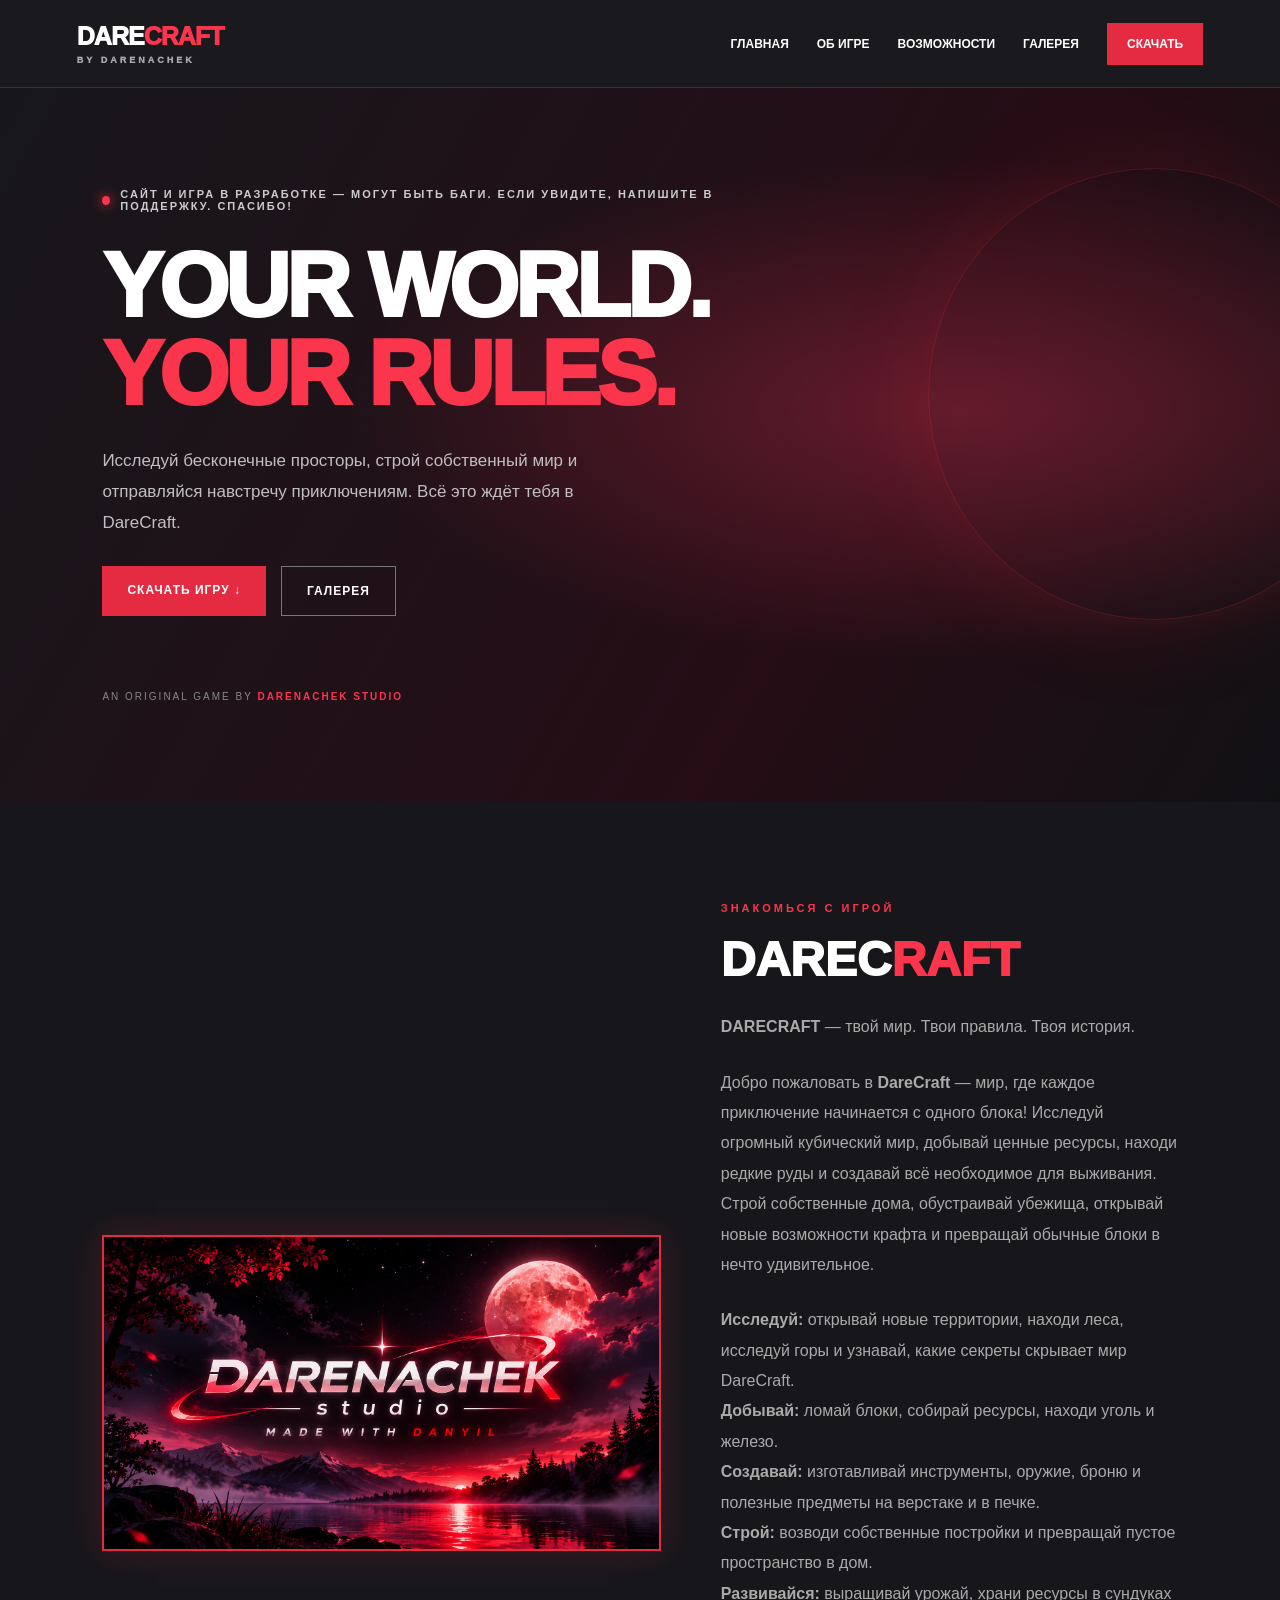
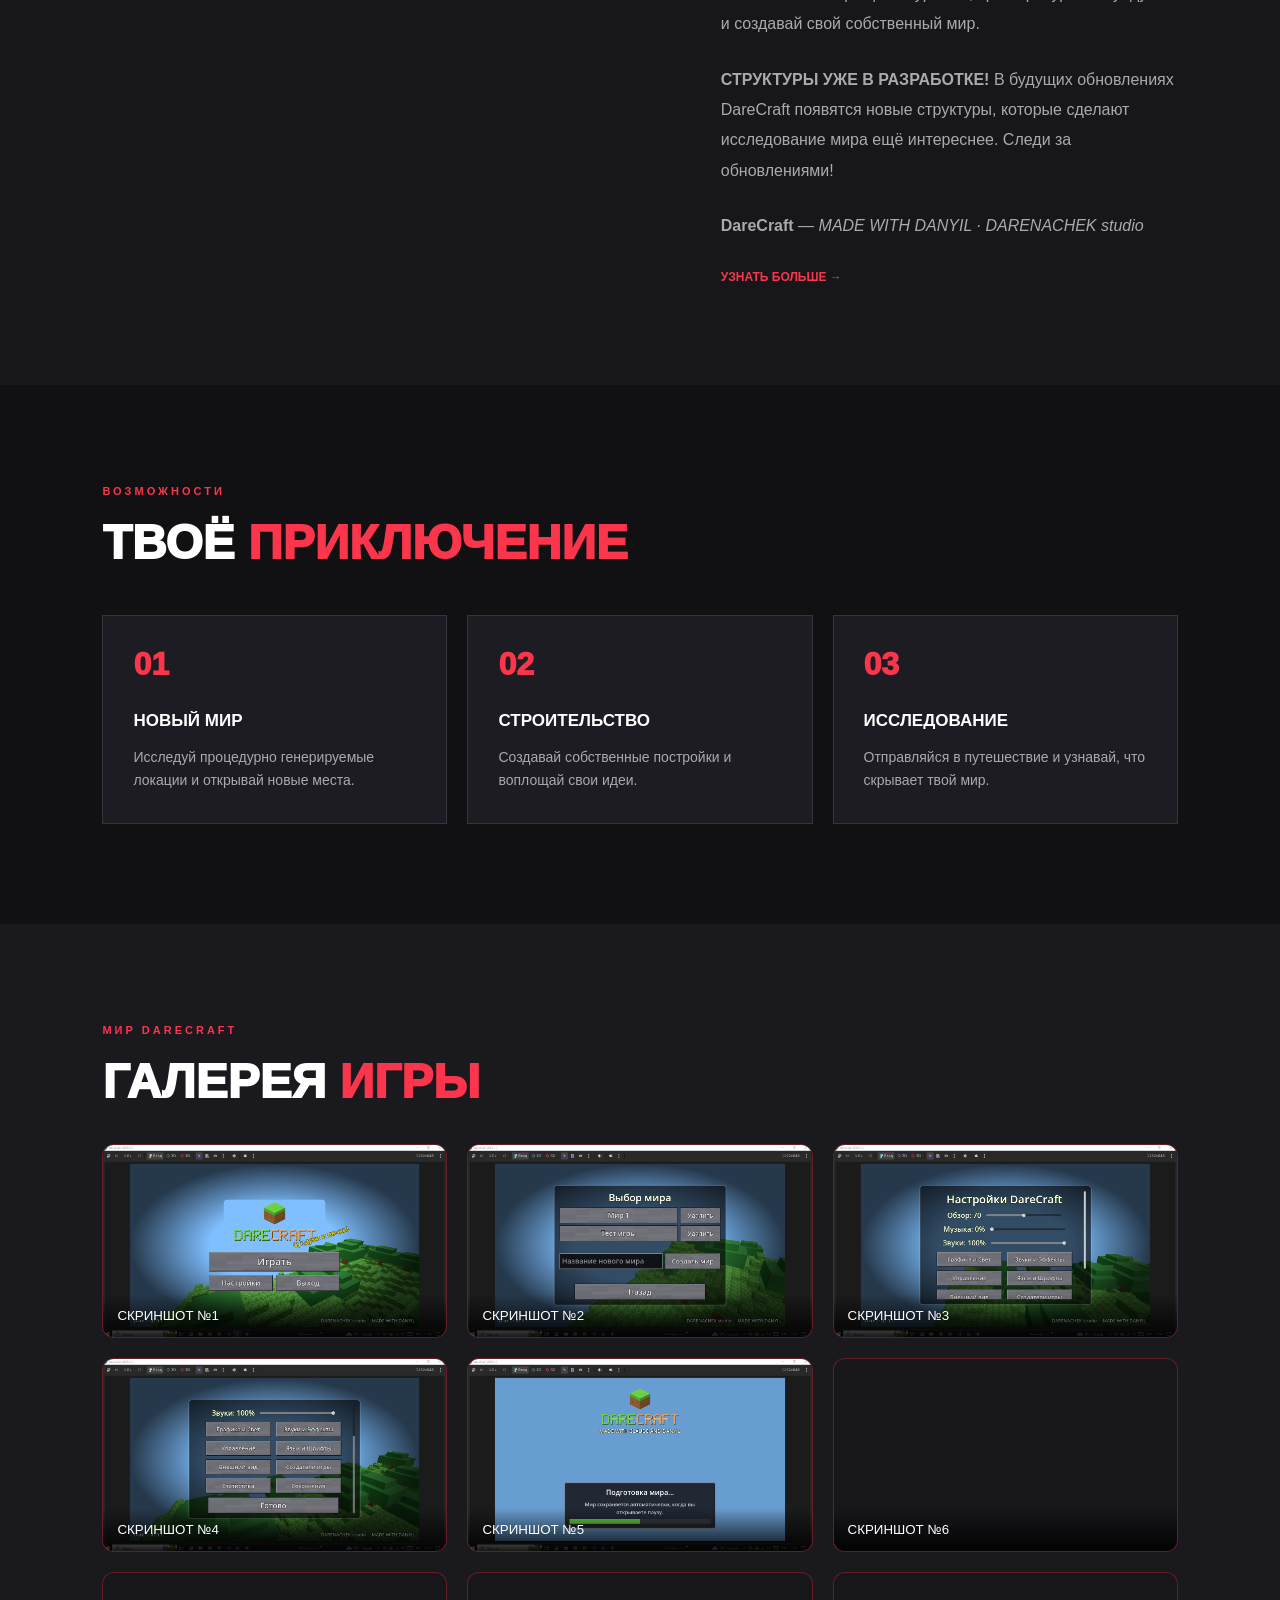
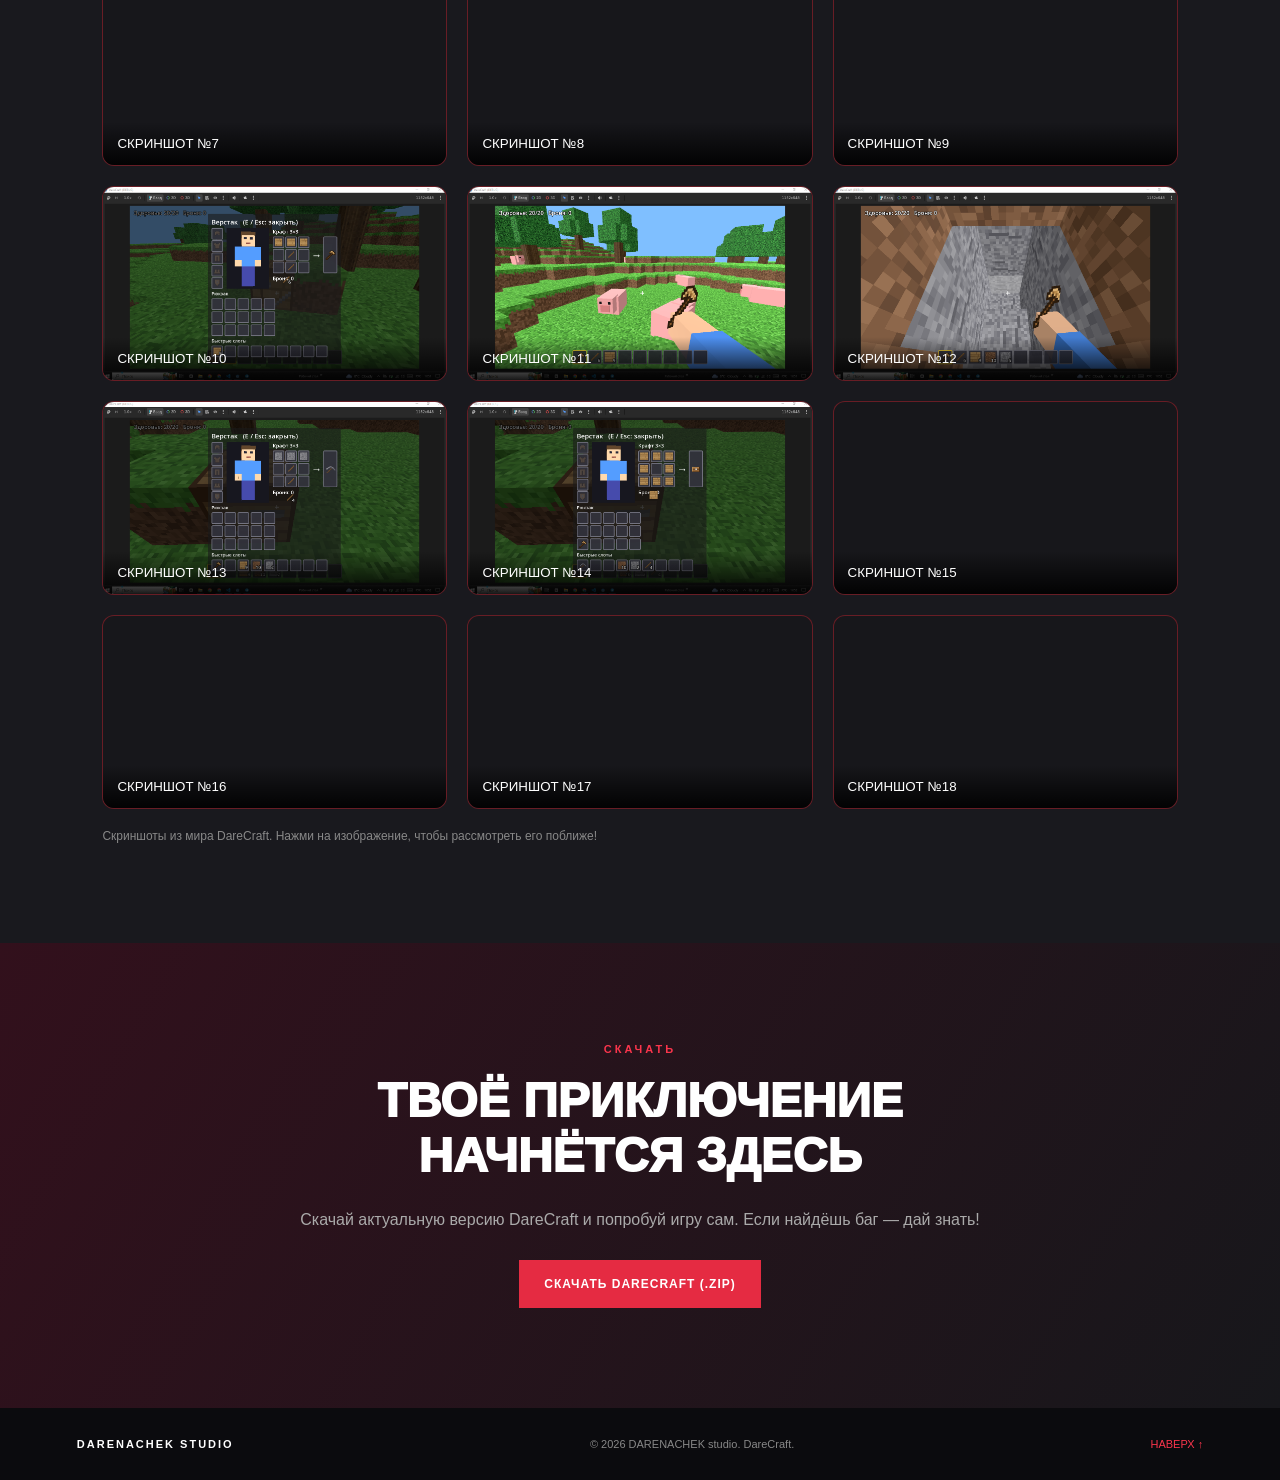
==== DareCraft-Site/index.html @ 91e3dabf "Add files via upload" ====
<!DOCTYPE html>
<html lang="ru">
<head>
    <meta charset="UTF-8">
    <meta name="viewport" content="width=device-width, initial-scale=1.0">
    <meta name="theme-color" content="#111114">
    <title>DareCraft — DARENACHEK studio</title>
    <meta name="description" content="Официальный сайт DareCraft от DARENACHEK studio. Твой мир. Твои правила.">
    <link rel="stylesheet" href="style.css">
</head>
<body>

    <header class="header">
        <a href="#" class="logo">
            DARE<span>CRAFT</span>
            <small>BY DARENACHEK</small>
        </a>

        <button class="menu-toggle" id="menuToggle" aria-label="Открыть меню" aria-expanded="false">
            ☰
        </button>

        <nav class="navigation" id="navigation">
            <a href="#home">ГЛАВНАЯ</a>
            <a href="#about">ОБ ИГРЕ</a>
            <a href="#features">ВОЗМОЖНОСТИ</a>
            <a href="#gallery">ГАЛЕРЕЯ</a>
            <a href="#download" class="nav-download">СКАЧАТЬ</a>
        </nav>
    </header>

    <main>
        <section class="hero" id="home">
            <div class="hero-content">
                <div class="status">
                    <span class="status-dot"></span>
                    САЙТ И ИГРА В РАЗРАБОТКЕ — МОГУТ БЫТЬ БАГИ.
                    ЕСЛИ УВИДИТЕ, НАПИШИТЕ В ПОДДЕРЖКУ. СПАСИБО!
                </div>

                <h1>YOUR WORLD.<br><span>YOUR RULES.</span></h1>

                <p>
                    Исследуй бесконечные просторы, строй собственный мир
                    и отправляйся навстречу приключениям.
                    Всё это ждёт тебя в DareCraft.
                </p>

                <div class="hero-buttons">
                    <a href="#download" class="btn btn-red">СКАЧАТЬ ИГРУ ↓</a>
                    <a href="#gallery" class="btn btn-outline">ГАЛЕРЕЯ</a>
                </div>

                <div class="hero-signature">
                    AN ORIGINAL GAME BY <strong>DARENACHEK STUDIO</strong>
                </div>
            </div>
        </section>

        <section class="section about" id="about">
            <div class="about-image">
                <img src="assets/studio-bg.png" alt="DARENACHEK studio">
            </div>

            <div class="about-text">
                <span class="section-label">ЗНАКОМЬСЯ С ИГРОЙ</span>
                <h2>DAREC<span>RAFT</span></h2>
                <p>
                    <strong>DARECRAFT</strong> — твой мир. Твои правила. Твоя история.
                </p>
                <p>
                    Добро пожаловать в <strong>DareCraft</strong> — мир, где каждое приключение начинается с одного блока!
                    Исследуй огромный кубический мир, добывай ценные ресурсы, находи редкие руды и создавай всё необходимое для выживания. Строй собственные дома, обустраивай убежища, открывай новые возможности крафта и превращай обычные блоки в нечто удивительное.
                </p>
                <p>
                    <strong>Исследуй:</strong> открывай новые территории, находи леса, исследуй горы и узнавай, какие секреты скрывает мир DareCraft.<br>
                    <strong>Добывай:</strong> ломай блоки, собирай ресурсы, находи уголь и железо.<br>
                    <strong>Создавай:</strong> изготавливай инструменты, оружие, броню и полезные предметы на верстаке и в печке.<br>
                    <strong>Строй:</strong> возводи собственные постройки и превращай пустое пространство в дом.<br>
                    <strong>Развивайся:</strong> выращивай урожай, храни ресурсы в сундуках и создавай свой собственный мир.
                </p>
                <p>
                    <strong>СТРУКТУРЫ УЖЕ В РАЗРАБОТКЕ!</strong> В будущих обновлениях DareCraft появятся новые структуры, которые сделают исследование мира ещё интереснее. Следи за обновлениями!
                </p>
                <p>
                    <strong>DareCraft</strong> — <em>MADE WITH DANYIL · DARENACHEK studio</em>
                </p>
                <a href="#features" class="text-link">УЗНАТЬ БОЛЬШЕ →</a>
            </div>
        </section>

        <section class="section features" id="features">
            <span class="section-label">ВОЗМОЖНОСТИ</span>
            <h2>ТВОЁ <span>ПРИКЛЮЧЕНИЕ</span></h2>

            <div class="feature-grid">
                <article class="feature-card">
                    <div class="feature-number">01</div>
                    <h3>НОВЫЙ МИР</h3>
                    <p>Исследуй процедурно генерируемые локации и открывай новые места.</p>
                </article>

                <article class="feature-card">
                    <div class="feature-number">02</div>
                    <h3>СТРОИТЕЛЬСТВО</h3>
                    <p>Создавай собственные постройки и воплощай свои идеи.</p>
                </article>

                <article class="feature-card">
                    <div class="feature-number">03</div>
                    <h3>ИССЛЕДОВАНИЕ</h3>
                    <p>Отправляйся в путешествие и узнавай, что скрывает твой мир.</p>
                </article>
            </div>
        </section>

        <section class="section gallery" id="gallery">
            <span class="section-label">МИР DARECRAFT</span>
            <h2>ГАЛЕРЕЯ <span>ИГРЫ</span></h2>

            <div class="gallery-grid" id="galleryGrid"></div>

            <p class="gallery-note">
                Скриншоты из мира DareCraft. Нажми на изображение, чтобы рассмотреть его поближе!
            </p>
        </section>

        <div class="gallery-viewer" id="galleryViewer" aria-hidden="true">
            <div class="gallery-viewer-backdrop" id="galleryBackdrop"></div>

            <div class="gallery-viewer-content" role="dialog" aria-modal="true">
                <button class="gallery-viewer-close" id="galleryClose" aria-label="Закрыть">×</button>

                <button class="gallery-viewer-nav prev" id="galleryPrev" aria-label="Предыдущий">‹</button>

                <img id="galleryViewerImage" src="" alt="Скриншот DareCraft">

                <button class="gallery-viewer-nav next" id="galleryNext" aria-label="Следующий">›</button>

                <p id="galleryViewerCaption"></p>
            </div>
        </div>

        <section class="download" id="download">
            <span class="section-label">СКАЧАТЬ</span>
            <h2>ТВОЁ ПРИКЛЮЧЕНИЕ <span>НАЧНЁТСЯ ЗДЕСЬ</span></h2>
            <p>Скачай актуальную версию DareCraft и попробуй игру сам. Если найдёшь баг — дай знать!</p>
            <a href="assets/downloads/DareCraft.zip" download="DareCraft.zip" class="btn btn-red">СКАЧАТЬ DARECRAFT (.ZIP)</a>
        </section>
    </main>

    <footer class="footer">
        <a href="#home" class="footer-logo">DARENACHEK STUDIO</a>
        <p>© <span id="year"></span> DARENACHEK studio. DareCraft.</p>
        <a href="#home">НАВЕРХ ↑</a>
    </footer>

    <script src="script.js"></script>
</body>
</html>
---- DareCraft-Site/style.css ----
* {
    margin: 0;
    padding: 0;
    box-sizing: border-box;
}

html {
    scroll-behavior: smooth;
}

body {
    background: #111114;
    color: #fff;
    font-family: Arial, Helvetica, sans-serif;
}

a {
    color: inherit;
    text-decoration: none;
}

.header {
    min-height: 88px;
    padding: 16px 6%;
    background: #19191e;
    display: flex;
    align-items: center;
    justify-content: space-between;
    gap: 25px;
    position: sticky;
    top: 0;
    z-index: 10;
    border-bottom: 1px solid #34343a;
}

.logo {
    font-size: 25px;
    font-weight: 1000;
    letter-spacing: -1px;
}

.logo span,
.section h2 span,
.hero h1 span {
    color: #fa354c;
}

.logo small {
    display: block;
    font-size: 9px;
    color: #aaa;
    letter-spacing: 3px;
    margin-top: 4px;
}

.navigation {
    display: flex;
    align-items: center;
    gap: 28px;
}

.navigation a {
    font-size: 12px;
    font-weight: 800;
    transition: color .2s;
}

.navigation a:hover {
    color: #fa354c;
}

.nav-download {
    background: #e52b42;
    padding: 14px 20px;
}

.nav-download:hover {
    background: #ff4359;
    color: white !important;
}

.menu-toggle {
    display: none;
    color: white;
    border: 1px solid #555;
    background: transparent;
    padding: 8px 12px;
    font-size: 22px;
    cursor: pointer;
}

.hero {
    min-height: 650px;
    padding: 100px 8%;
    display: flex;
    align-items: center;
    background:
        radial-gradient(ellipse at 75% 45%, #651b2c 0%, transparent 45%),
        linear-gradient(120deg, #17171b, #260d16 65%, #111114);
    position: relative;
    overflow: hidden;
}

.hero::after {
    content: "";
    position: absolute;
    width: 450px;
    height: 450px;
    border: 1px solid #fa354c35;
    border-radius: 50%;
    right: -100px;
    top: 80px;
    box-shadow: 0 0 100px #ed263522;
    pointer-events: none;
}

.hero-content {
    max-width: 700px;
    position: relative;
    z-index: 1;
}

.status {
    display: inline-flex;
    align-items: center;
    gap: 10px;
    font-size: 11px;
    font-weight: bold;
    letter-spacing: 2px;
    color: #ccc;
    margin-bottom: 30px;
}

.status-dot {
    width: 9px;
    height: 9px;
    border-radius: 50%;
    background: #fa354c;
    box-shadow: 0 0 12px #fa354c;
}

.hero h1 {
    font-size: clamp(48px, 8vw, 90px);
    line-height: .98;
    font-weight: 1000;
    letter-spacing: -4px;
}

.hero p {
    max-width: 550px;
    color: #c1bec2;
    font-size: 17px;
    line-height: 1.8;
    margin: 28px 0;
}

.hero-buttons {
    display: flex;
    gap: 15px;
    flex-wrap: wrap;
}

.btn {
    display: inline-block;
    padding: 17px 25px;
    border: none;
    font-size: 12px;
    font-weight: 900;
    letter-spacing: 1px;
    cursor: pointer;
    transition: .2s;
}

.btn-red {
    background: #e52b42;
    color: white;
}

.btn-red:hover {
    background: #ff485e;
    transform: translateY(-3px);
}

.btn-outline {
    border: 1px solid #777;
    color: white;
}

.btn-outline:hover {
    border-color: #fa354c;
    color: #fa354c;
}

.hero-signature {
    color: #888;
    font-size: 10px;
    letter-spacing: 2px;
    margin-top: 75px;
}

.hero-signature strong {
    color: #fa354c;
}

.section {
    padding: 100px 8%;
}

.about {
    display: grid;
    grid-template-columns: 1.1fr .9fr;
    align-items: center;
    gap: 60px;
    background: #17171b;
}

.about-image img {
    width: 100%;
    display: block;
    border: 2px solid #e52b42;
    box-shadow: 0 0 35px #e52b4230;
}

.section-label {
    display: block;
    color: #fa354c;
    font-size: 11px;
    font-weight: 900;
    letter-spacing: 3px;
    margin-bottom: 18px;
}

.section h2,
.download h2 {
    font-size: clamp(30px, 5vw, 48px);
    margin-bottom: 25px;
    font-weight: 1000;
}

.about-text p,
.download p {
    color: #aaa;
    line-height: 1.9;
    margin-bottom: 25px;
}

.text-link {
    color: #fa354c;
    font-size: 12px;
    font-weight: 900;
}

.features {
    background: #111114;
}

.feature-grid {
    display: grid;
    grid-template-columns: repeat(3, 1fr);
    gap: 20px;
    margin-top: 45px;
}

.feature-card {
    padding: 30px;
    background: #1c1c22;
    border: 1px solid #34343c;
    transition: .25s;
}

.feature-card:hover {
    border-color: #fa354c;
    transform: translateY(-6px);
}

.feature-number {
    color: #fa354c;
    font-size: 32px;
    font-weight: 1000;
    margin-bottom: 28px;
}

.feature-card h3 {
    font-size: 17px;
    margin-bottom: 15px;
}

.feature-card p {
    color: #aaa;
    font-size: 14px;
    line-height: 1.7;
}

.gallery {
    background: #19191e;
}

.gallery-grid {
    display: grid;
    grid-template-columns: repeat(3, 1fr);
    gap: 18px;
    margin-top: 40px;
}

.gallery-placeholder {
    min-height: 190px;
    background:
        linear-gradient(135deg, #421c29, #17171b 70%);
    border: 1px dashed #a34454;
    display: grid;
    place-items: center;
    color: #aaa;
    font-size: 12px;
    font-weight: bold;
    letter-spacing: 2px;
}

.gallery-note {
    color: #888;
    font-size: 12px;
    margin-top: 20px;
}

.download {
    text-align: center;
    padding: 100px 8%;
    background: linear-gradient(120deg, #32101c, #17171b);
}

.download h2 {
    max-width: 700px;
    margin: 0 auto 22px;
}

.download p {
    margin-bottom: 25px;
}

.btn-disabled {
    background: #4b353b;
    color: #c5aeb3;
    cursor: not-allowed;
}

.footer {
    background: #0b0b0e;
    padding: 30px 6%;
    display: flex;
    align-items: center;
    justify-content: space-between;
    gap: 20px;
    flex-wrap: wrap;
    color: #888;
    font-size: 11px;
}

.footer-logo {
    color: white;
    font-weight: 900;
    letter-spacing: 2px;
}

.footer a:last-child {
    color: #fa354c;
}

@media (max-width: 850px) {
    .menu-toggle {
        display: block;
    }

    .navigation {
        display: none;
        position: absolute;
        top: 88px;
        left: 0;
        right: 0;
        padding: 25px;
        background: #19191e;
        flex-direction: column;
        align-items: stretch;
        gap: 23px;
        border-bottom: 1px solid #444;
    }

    .navigation.open {
        display: flex;
    }

    .about {
        grid-template-columns: 1fr;
        gap: 35px;
    }

    .feature-grid,
    .gallery-grid {
        grid-template-columns: 1fr;
    }

    .hero {
        min-height: 570px;
        padding: 80px 7%;
    }
}

@media (max-width: 500px) {
    .hero h1 {
        letter-spacing: -2px;
    }

    .hero p {
        font-size: 15px;
    }

    .section {
        padding: 70px 6%;
    }

    .footer {
        flex-direction: column;
        text-align: center;
    }
}
/* DARECRAFT GALLERY */

.gallery-grid {
    display: grid;
    grid-template-columns: repeat(3, minmax(0, 1fr));
    gap: 20px;
    margin-top: 35px;
}

.gallery-item {
    position: relative;
    padding: 0;
    width: 100%;
    aspect-ratio: 16 / 9;
    overflow: hidden;
    border: 1px solid rgba(255, 40, 55, 0.35);
    border-radius: 12px;
    background: #17171b;
    cursor: zoom-in;
    transition: 0.3s ease;
}

.gallery-item img {
    width: 100%;
    height: 100%;
    display: block;
    object-fit: cover;
    transition: transform 0.35s ease;
}

.gallery-item:hover {
    border-color: #ff2638;
    transform: translateY(-5px);
}

.gallery-item:hover img {
    transform: scale(1.06);
}

.gallery-item span {
    position: absolute;
    bottom: 0;
    left: 0;
    width: 100%;
    padding: 14px;
    color: white;
    text-align: left;
    background: linear-gradient(transparent, rgba(0, 0, 0, 0.9));
}

/* Увеличенный просмотр */

.gallery-viewer {
    display: none;
    position: fixed;
    inset: 0;
    z-index: 9999;
    align-items: center;
    justify-content: center;
}

.gallery-viewer.is-open {
    display: flex;
}

.gallery-viewer-backdrop {
    position: absolute;
    inset: 0;
    background: rgba(0, 0, 0, 0.94);
}

.gallery-viewer-content {
    position: relative;
    z-index: 1;
    width: 90%;
    max-width: 1150px;
    display: flex;
    align-items: center;
    justify-content: center;
}

.gallery-viewer-content img {
    display: block;
    max-width: 100%;
    max-height: 82vh;
    object-fit: contain;
    border: 1px solid rgba(255, 40, 55, 0.5);
    border-radius: 10px;
}

.gallery-viewer-close,
.gallery-viewer-nav {
    position: absolute;
    z-index: 2;
    color: white;
    background: rgba(25, 25, 29, 0.9);
    border: 1px solid #ff2638;
    cursor: pointer;
    transition: 0.2s;
}

.gallery-viewer-close:hover,
.gallery-viewer-nav:hover {
    background: #d7192d;
}

.gallery-viewer-close {
    top: -45px;
    right: 0;
    width: 42px;
    height: 42px;
    border-radius: 50%;
    font-size: 30px;
}

.gallery-viewer-nav {
    top: 50%;
    width: 48px;
    height: 58px;
    border-radius: 9px;
    font-size: 36px;
    transform: translateY(-50%);
}

.gallery-viewer-nav.prev {
    left: -60px;
}

.gallery-viewer-nav.next {
    right: -60px;
}

#galleryViewerCaption {
    position: absolute;
    top: calc(100% + 12px);
    color: white;
    text-align: center;
}

body.gallery-viewer-open {
    overflow: hidden;
}

@media (max-width: 800px) {
    .gallery-grid {
        grid-template-columns: repeat(2, minmax(0, 1fr));
    }

    .gallery-viewer-nav.prev {
        left: 5px;
    }

    .gallery-viewer-nav.next {
        right: 5px;
    }
}

@media (max-width: 520px) {
    .gallery-grid {
        grid-template-columns: 1fr;
    }
}
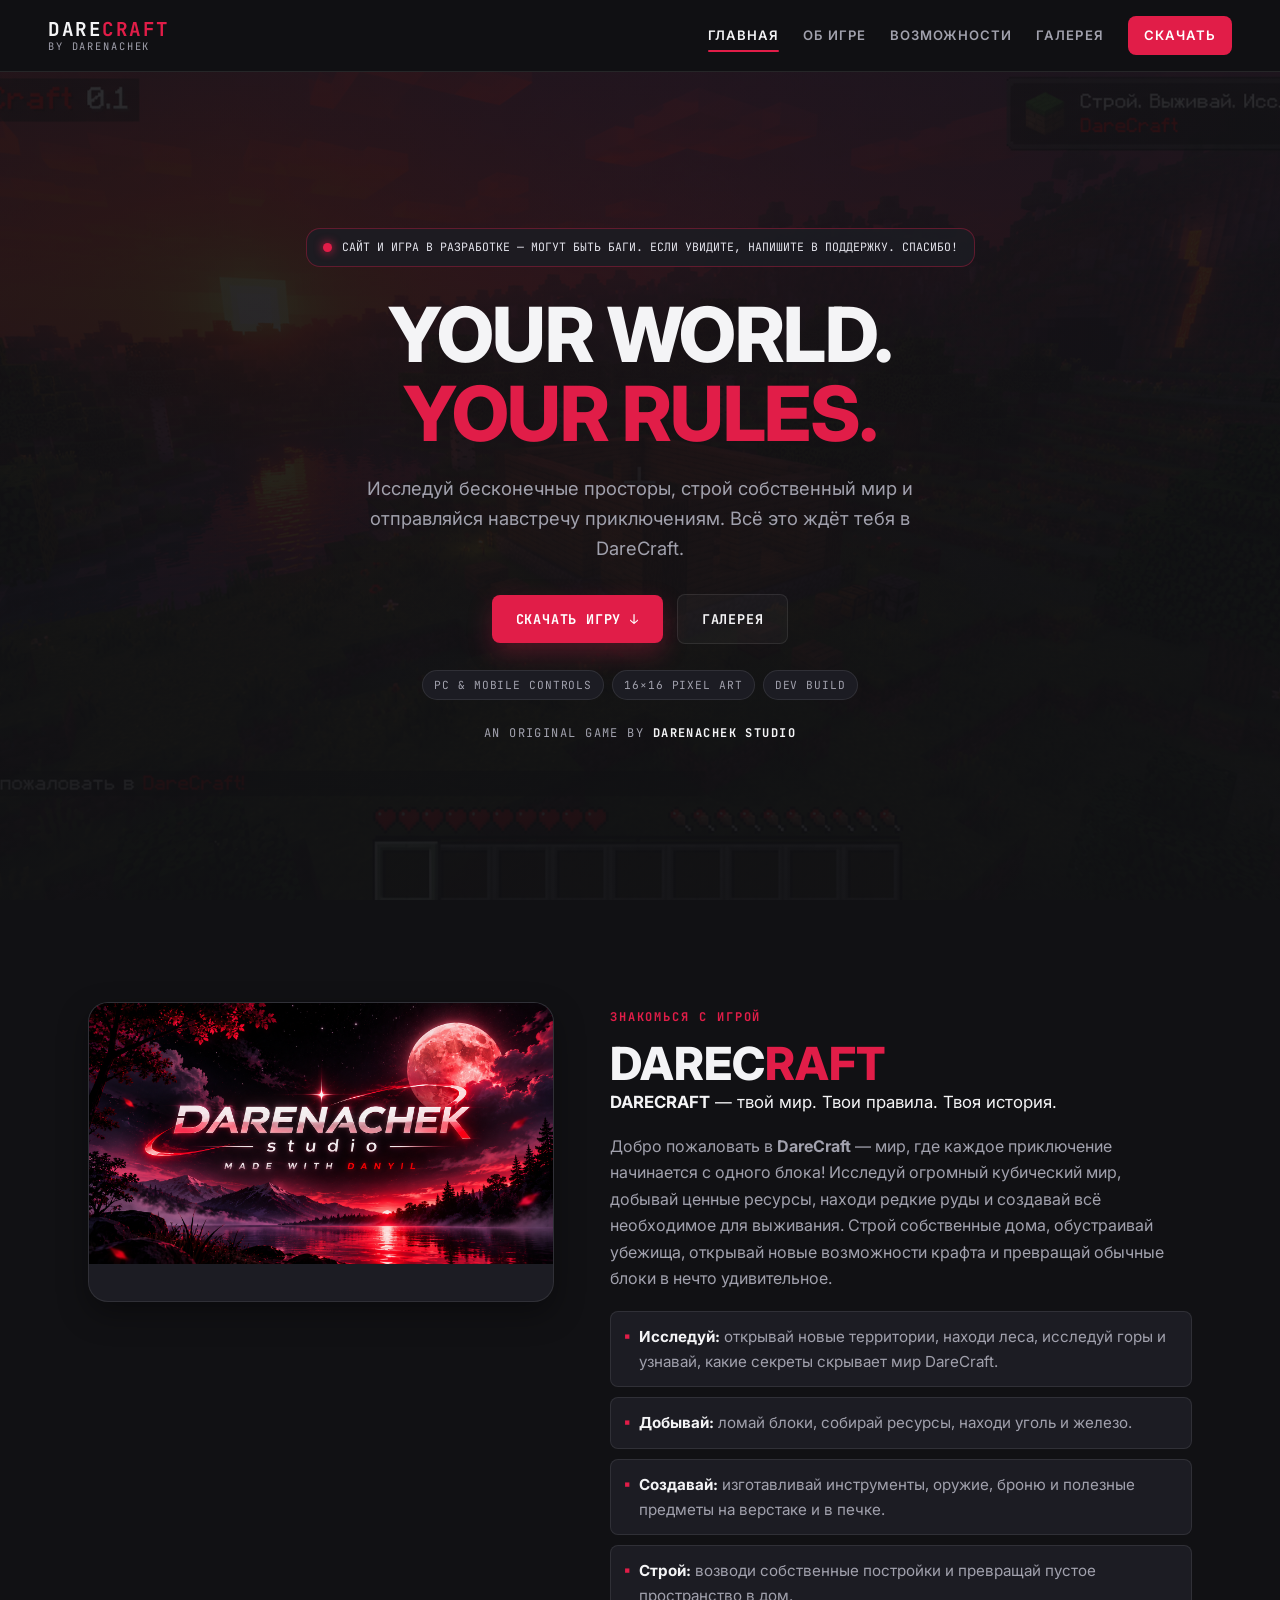
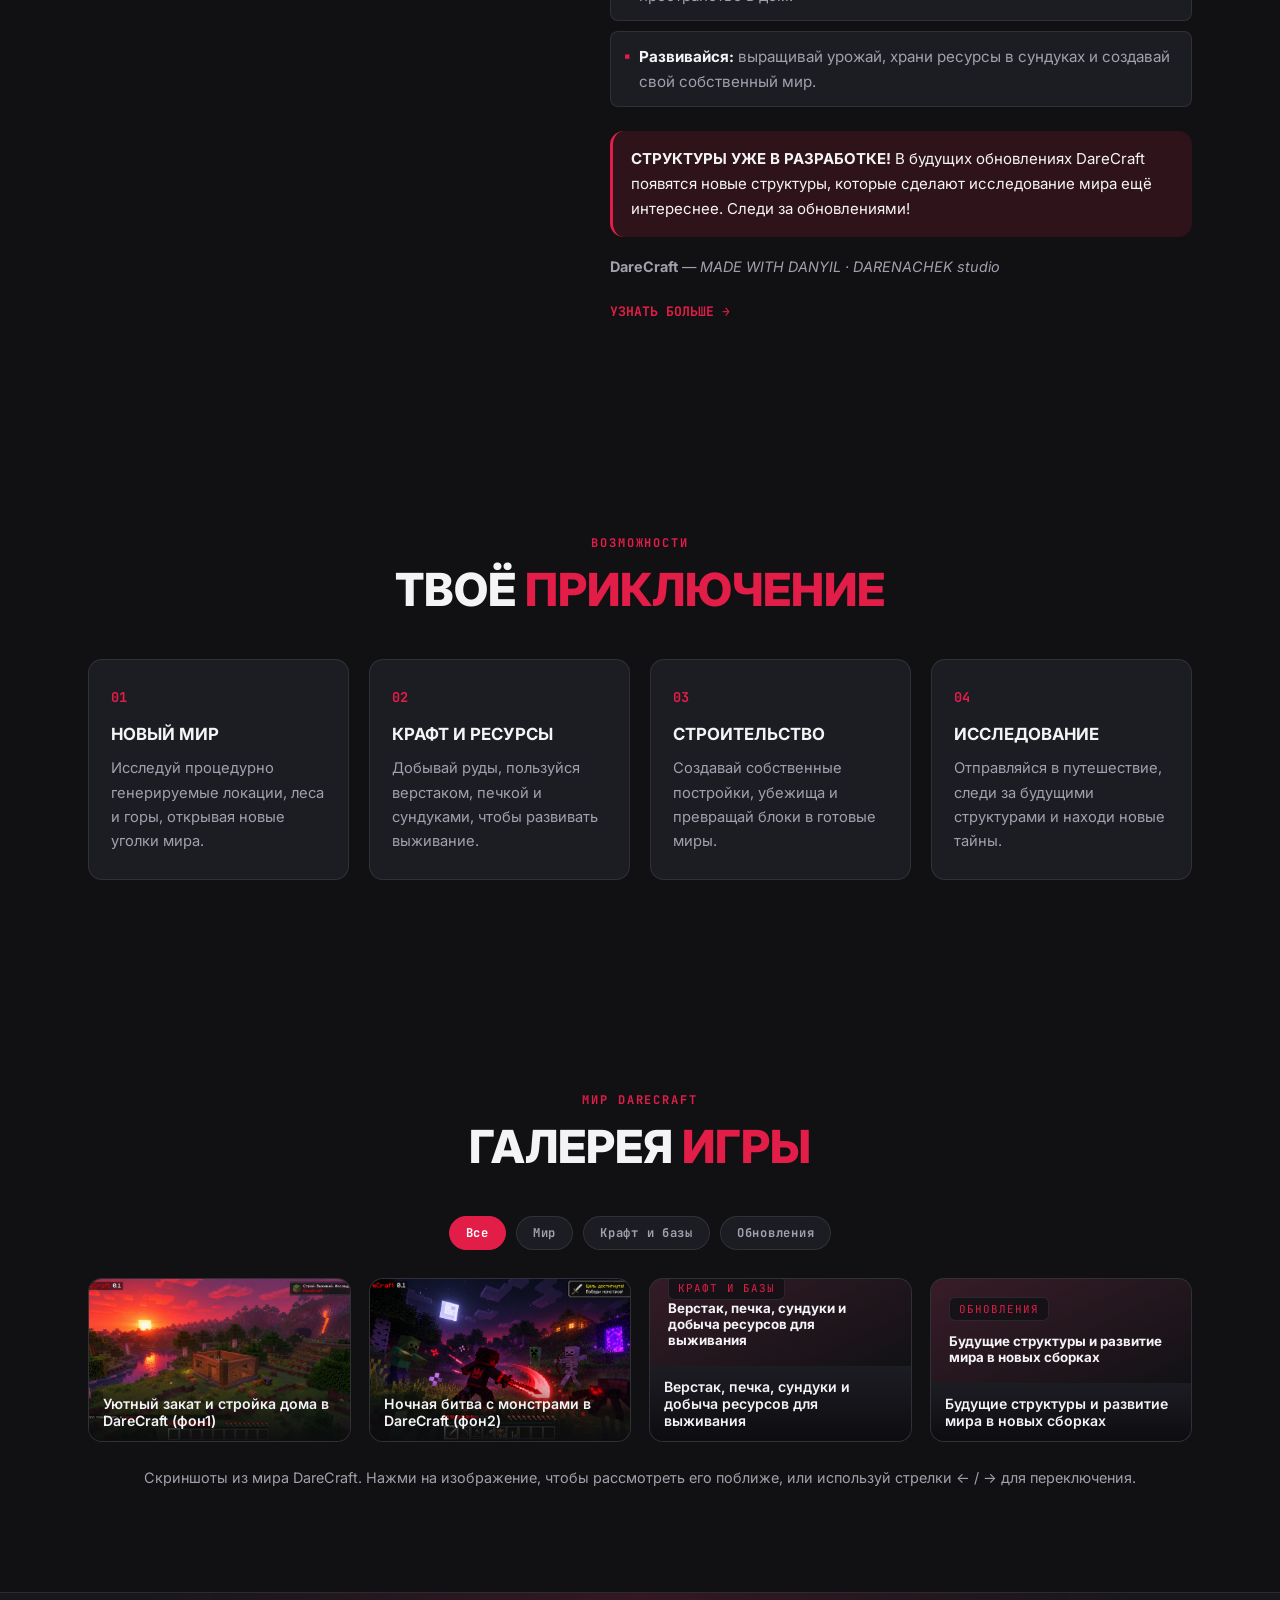
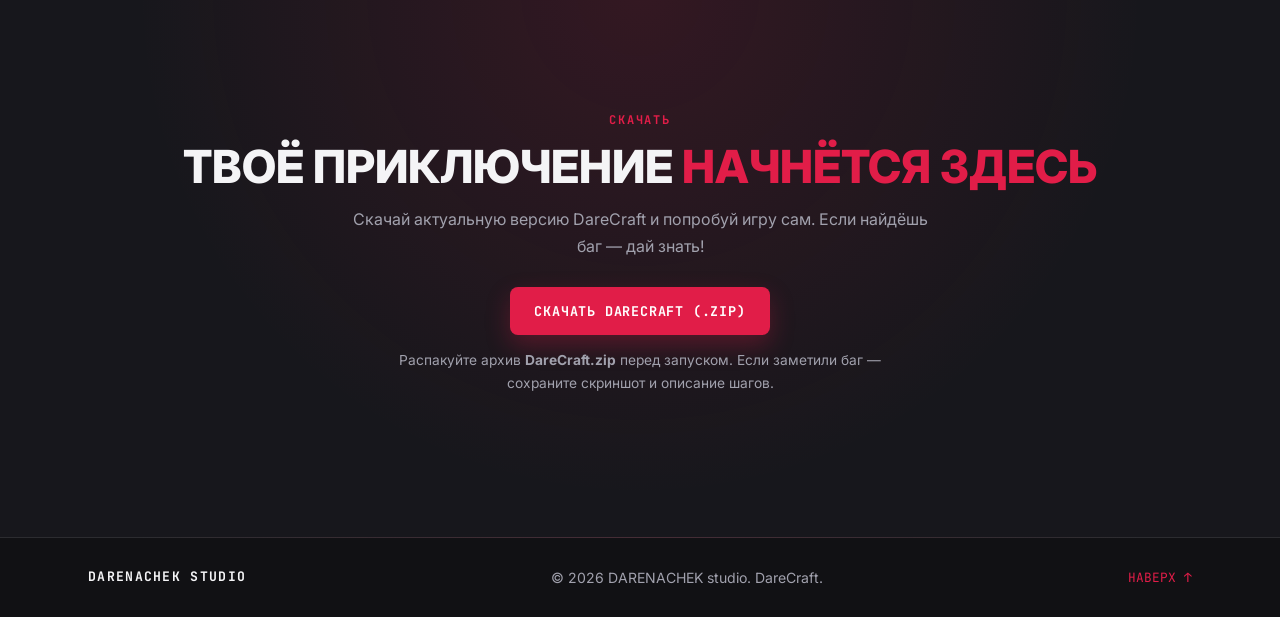
==== commit 8cc8730b: "Add files via upload" ====
--- a/DareCraft-Site/index.html
+++ b/DareCraft-Site/index.html
@@ -1,160 +1,209 @@
-<!DOCTYPE html>
-<html lang="ru">
-<head>
-    <meta charset="UTF-8">
-    <meta name="viewport" content="width=device-width, initial-scale=1.0">
-    <meta name="theme-color" content="#111114">
-    <title>DareCraft — DARENACHEK studio</title>
-    <meta name="description" content="Официальный сайт DareCraft от DARENACHEK studio. Твой мир. Твои правила.">
-    <link rel="stylesheet" href="style.css">
-</head>
-<body>
-
-    <header class="header">
-        <a href="#" class="logo">
-            DARE<span>CRAFT</span>
-            <small>BY DARENACHEK</small>
-        </a>
-
-        <button class="menu-toggle" id="menuToggle" aria-label="Открыть меню" aria-expanded="false">
-            ☰
-        </button>
-
-        <nav class="navigation" id="navigation">
-            <a href="#home">ГЛАВНАЯ</a>
-            <a href="#about">ОБ ИГРЕ</a>
-            <a href="#features">ВОЗМОЖНОСТИ</a>
-            <a href="#gallery">ГАЛЕРЕЯ</a>
-            <a href="#download" class="nav-download">СКАЧАТЬ</a>
-        </nav>
-    </header>
-
-    <main>
-        <section class="hero" id="home">
-            <div class="hero-content">
-                <div class="status">
-                    <span class="status-dot"></span>
-                    САЙТ И ИГРА В РАЗРАБОТКЕ — МОГУТ БЫТЬ БАГИ.
-                    ЕСЛИ УВИДИТЕ, НАПИШИТЕ В ПОДДЕРЖКУ. СПАСИБО!
-                </div>
-
-                <h1>YOUR WORLD.<br><span>YOUR RULES.</span></h1>
-
-                <p>
-                    Исследуй бесконечные просторы, строй собственный мир
-                    и отправляйся навстречу приключениям.
-                    Всё это ждёт тебя в DareCraft.
-                </p>
-
-                <div class="hero-buttons">
-                    <a href="#download" class="btn btn-red">СКАЧАТЬ ИГРУ ↓</a>
-                    <a href="#gallery" class="btn btn-outline">ГАЛЕРЕЯ</a>
-                </div>
-
-                <div class="hero-signature">
-                    AN ORIGINAL GAME BY <strong>DARENACHEK STUDIO</strong>
-                </div>
-            </div>
-        </section>
-
-        <section class="section about" id="about">
-            <div class="about-image">
-                <img src="assets/studio-bg.png" alt="DARENACHEK studio">
-            </div>
-
-            <div class="about-text">
-                <span class="section-label">ЗНАКОМЬСЯ С ИГРОЙ</span>
-                <h2>DAREC<span>RAFT</span></h2>
-                <p>
-                    <strong>DARECRAFT</strong> — твой мир. Твои правила. Твоя история.
-                </p>
-                <p>
-                    Добро пожаловать в <strong>DareCraft</strong> — мир, где каждое приключение начинается с одного блока!
-                    Исследуй огромный кубический мир, добывай ценные ресурсы, находи редкие руды и создавай всё необходимое для выживания. Строй собственные дома, обустраивай убежища, открывай новые возможности крафта и превращай обычные блоки в нечто удивительное.
-                </p>
-                <p>
-                    <strong>Исследуй:</strong> открывай новые территории, находи леса, исследуй горы и узнавай, какие секреты скрывает мир DareCraft.<br>
-                    <strong>Добывай:</strong> ломай блоки, собирай ресурсы, находи уголь и железо.<br>
-                    <strong>Создавай:</strong> изготавливай инструменты, оружие, броню и полезные предметы на верстаке и в печке.<br>
-                    <strong>Строй:</strong> возводи собственные постройки и превращай пустое пространство в дом.<br>
-                    <strong>Развивайся:</strong> выращивай урожай, храни ресурсы в сундуках и создавай свой собственный мир.
-                </p>
-                <p>
-                    <strong>СТРУКТУРЫ УЖЕ В РАЗРАБОТКЕ!</strong> В будущих обновлениях DareCraft появятся новые структуры, которые сделают исследование мира ещё интереснее. Следи за обновлениями!
-                </p>
-                <p>
-                    <strong>DareCraft</strong> — <em>MADE WITH DANYIL · DARENACHEK studio</em>
-                </p>
-                <a href="#features" class="text-link">УЗНАТЬ БОЛЬШЕ →</a>
-            </div>
-        </section>
-
-        <section class="section features" id="features">
-            <span class="section-label">ВОЗМОЖНОСТИ</span>
-            <h2>ТВОЁ <span>ПРИКЛЮЧЕНИЕ</span></h2>
-
-            <div class="feature-grid">
-                <article class="feature-card">
-                    <div class="feature-number">01</div>
-                    <h3>НОВЫЙ МИР</h3>
-                    <p>Исследуй процедурно генерируемые локации и открывай новые места.</p>
-                </article>
-
-                <article class="feature-card">
-                    <div class="feature-number">02</div>
-                    <h3>СТРОИТЕЛЬСТВО</h3>
-                    <p>Создавай собственные постройки и воплощай свои идеи.</p>
-                </article>
-
-                <article class="feature-card">
-                    <div class="feature-number">03</div>
-                    <h3>ИССЛЕДОВАНИЕ</h3>
-                    <p>Отправляйся в путешествие и узнавай, что скрывает твой мир.</p>
-                </article>
-            </div>
-        </section>
-
-        <section class="section gallery" id="gallery">
-            <span class="section-label">МИР DARECRAFT</span>
-            <h2>ГАЛЕРЕЯ <span>ИГРЫ</span></h2>
-
-            <div class="gallery-grid" id="galleryGrid"></div>
-
-            <p class="gallery-note">
-                Скриншоты из мира DareCraft. Нажми на изображение, чтобы рассмотреть его поближе!
-            </p>
-        </section>
-
-        <div class="gallery-viewer" id="galleryViewer" aria-hidden="true">
-            <div class="gallery-viewer-backdrop" id="galleryBackdrop"></div>
-
-            <div class="gallery-viewer-content" role="dialog" aria-modal="true">
-                <button class="gallery-viewer-close" id="galleryClose" aria-label="Закрыть">×</button>
-
-                <button class="gallery-viewer-nav prev" id="galleryPrev" aria-label="Предыдущий">‹</button>
-
-                <img id="galleryViewerImage" src="" alt="Скриншот DareCraft">
-
-                <button class="gallery-viewer-nav next" id="galleryNext" aria-label="Следующий">›</button>
-
-                <p id="galleryViewerCaption"></p>
-            </div>
-        </div>
-
-        <section class="download" id="download">
-            <span class="section-label">СКАЧАТЬ</span>
-            <h2>ТВОЁ ПРИКЛЮЧЕНИЕ <span>НАЧНЁТСЯ ЗДЕСЬ</span></h2>
-            <p>Скачай актуальную версию DareCraft и попробуй игру сам. Если найдёшь баг — дай знать!</p>
-            <a href="assets/downloads/DareCraft.zip" download="DareCraft.zip" class="btn btn-red">СКАЧАТЬ DARECRAFT (.ZIP)</a>
-        </section>
-    </main>
-
-    <footer class="footer">
-        <a href="#home" class="footer-logo">DARENACHEK STUDIO</a>
-        <p>© <span id="year"></span> DARENACHEK studio. DareCraft.</p>
-        <a href="#home">НАВЕРХ ↑</a>
-    </footer>
-
-    <script src="script.js"></script>
-</body>
-</html>+<!DOCTYPE html>
+<html lang="ru">
+<head>
+    <meta charset="UTF-8">
+    <meta name="viewport" content="width=device-width, initial-scale=1.0">
+    <meta name="theme-color" content="#111114">
+    <title>DareCraft — DARENACHEK studio</title>
+    <meta name="description" content="Официальный сайт DareCraft от DARENACHEK studio. Твой мир. Твои правила.">
+    <link rel="preconnect" href="https://fonts.googleapis.com">
+    <link rel="preconnect" href="https://fonts.gstatic.com" crossorigin>
+    <link href="https://fonts.googleapis.com/css2?family=Inter:wght@400;500;600;700;800&family=JetBrains+Mono:wght@500;700&display=swap" rel="stylesheet">
+    <link rel="stylesheet" href="style.css">
+</head>
+<body>
+
+    <header class="header" id="header">
+        <a href="#home" class="logo">
+            <span class="logo-main">DARE<span>CRAFT</span></span>
+            <span class="logo-sub">BY DARENACHEK</span>
+        </a>
+
+        <button class="menu-toggle" id="menuToggle" type="button" aria-label="Открыть меню" aria-expanded="false" aria-controls="navigation">
+            <span class="menu-lines" aria-hidden="true"></span>
+        </button>
+
+        <nav class="navigation" id="navigation" aria-label="Основная навигация">
+            <a href="#home" class="nav-link active">ГЛАВНАЯ</a>
+            <a href="#about" class="nav-link">ОБ ИГРЕ</a>
+            <a href="#features" class="nav-link">ВОЗМОЖНОСТИ</a>
+            <a href="#gallery" class="nav-link">ГАЛЕРЕЯ</a>
+            <a href="#download" class="nav-link nav-download">СКАЧАТЬ</a>
+        </nav>
+    </header>
+
+    <main>
+        <section class="hero" id="home">
+            <div class="hero-glow" aria-hidden="true"></div>
+            <div class="hero-content">
+                <div class="status" role="status">
+                    <span class="status-dot" aria-hidden="true"></span>
+                    <span>САЙТ И ИГРА В РАЗРАБОТКЕ — МОГУТ БЫТЬ БАГИ. ЕСЛИ УВИДИТЕ, НАПИШИТЕ В ПОДДЕРЖКУ. СПАСИБО!</span>
+                </div>
+
+                <h1>YOUR WORLD.<br><span>YOUR RULES.</span></h1>
+
+                <p class="hero-lead">
+                    Исследуй бесконечные просторы, строй собственный мир
+                    и отправляйся навстречу приключениям.
+                    Всё это ждёт тебя в DareCraft.
+                </p>
+
+                <div class="hero-buttons">
+                    <a href="#download" class="btn btn-red">СКАЧАТЬ ИГРУ ↓</a>
+                    <a href="#gallery" class="btn btn-outline">ГАЛЕРЕЯ</a>
+                </div>
+
+                <div class="hero-badges">
+                    <span class="badge">PC &amp; MOBILE CONTROLS</span>
+                    <span class="badge">16×16 PIXEL ART</span>
+                    <span class="badge">DEV BUILD</span>
+                </div>
+
+                <div class="hero-signature">
+                    AN ORIGINAL GAME BY <strong>DARENACHEK STUDIO</strong>
+                </div>
+            </div>
+        </section>
+
+        <section class="section about" id="about">
+            <div class="about-image">
+                <img src="assets/studio-bg.png" alt="DARENACHEK studio — мир DareCraft" onerror="this.parentElement.classList.add('is-fallback')">
+                <div class="image-fallback" aria-hidden="true">
+                    <span class="fallback-tag">DARENACHEK STUDIO</span>
+                    <strong>DARECRAFT WORLD</strong>
+                    <small>Положите свой баннер в <code>assets/studio-bg.png</code></small>
+                </div>
+            </div>
+
+            <div class="about-text">
+                <span class="section-label">ЗНАКОМЬСЯ С ИГРОЙ</span>
+                <h2>DAREC<span>RAFT</span></h2>
+                <p class="about-tagline">
+                    <strong>DARECRAFT</strong> — твой мир. Твои правила. Твоя история.
+                </p>
+                <p>
+                    Добро пожаловать в <strong>DareCraft</strong> — мир, где каждое приключение начинается с одного блока!
+                    Исследуй огромный кубический мир, добывай ценные ресурсы, находи редкие руды и создавай всё необходимое для выживания. Строй собственные дома, обустраивай убежища, открывай новые возможности крафта и превращай обычные блоки в нечто удивительное.
+                </p>
+
+                <ul class="about-list">
+                    <li><strong>Исследуй:</strong> открывай новые территории, находи леса, исследуй горы и узнавай, какие секреты скрывает мир DareCraft.</li>
+                    <li><strong>Добывай:</strong> ломай блоки, собирай ресурсы, находи уголь и железо.</li>
+                    <li><strong>Создавай:</strong> изготавливай инструменты, оружие, броню и полезные предметы на верстаке и в печке.</li>
+                    <li><strong>Строй:</strong> возводи собственные постройки и превращай пустое пространство в дом.</li>
+                    <li><strong>Развивайся:</strong> выращивай урожай, храни ресурсы в сундуках и создавай свой собственный мир.</li>
+                </ul>
+
+                <div class="dev-callout">
+                    <strong>СТРУКТУРЫ УЖЕ В РАЗРАБОТКЕ!</strong> В будущих обновлениях DareCraft появятся новые структуры, которые сделают исследование мира ещё интереснее. Следи за обновлениями!
+                </div>
+
+                <p class="about-credit">
+                    <strong>DareCraft</strong> — <em>MADE WITH DANYIL · DARENACHEK studio</em>
+                </p>
+                <a href="#features" class="text-link">УЗНАТЬ БОЛЬШЕ →</a>
+            </div>
+        </section>
+
+        <section class="section features" id="features">
+            <div class="section-header-center">
+                <span class="section-label">ВОЗМОЖНОСТИ</span>
+                <h2>ТВОЁ <span>ПРИКЛЮЧЕНИЕ</span></h2>
+            </div>
+
+            <div class="feature-grid">
+                <article class="feature-card">
+                    <div class="feature-number">01</div>
+                    <h3>НОВЫЙ МИР</h3>
+                    <p>Исследуй процедурно генерируемые локации, леса и горы, открывая новые уголки мира.</p>
+                </article>
+
+                <article class="feature-card">
+                    <div class="feature-number">02</div>
+                    <h3>КРАФТ И РЕСУРСЫ</h3>
+                    <p>Добывай руды, пользуйся верстаком, печкой и сундуками, чтобы развивать выживание.</p>
+                </article>
+
+                <article class="feature-card">
+                    <div class="feature-number">03</div>
+                    <h3>СТРОИТЕЛЬСТВО</h3>
+                    <p>Создавай собственные постройки, убежища и превращай блоки в готовые миры.</p>
+                </article>
+
+                <article class="feature-card">
+                    <div class="feature-number">04</div>
+                    <h3>ИССЛЕДОВАНИЕ</h3>
+                    <p>Отправляйся в путешествие, следи за будущими структурами и находи новые тайны.</p>
+                </article>
+            </div>
+        </section>
+
+        <section class="section gallery" id="gallery">
+            <div class="section-header-center">
+                <span class="section-label">МИР DARECRAFT</span>
+                <h2>ГАЛЕРЕЯ <span>ИГРЫ</span></h2>
+            </div>
+
+            <div class="gallery-filters" role="group" aria-label="Фильтр скриншотов">
+                <button type="button" class="filter-btn active" data-filter="all">Все</button>
+                <button type="button" class="filter-btn" data-filter="world">Мир</button>
+                <button type="button" class="filter-btn" data-filter="crafting">Крафт и базы</button>
+                <button type="button" class="filter-btn" data-filter="updates">Обновления</button>
+            </div>
+
+            <div class="gallery-grid" id="galleryGrid"></div>
+
+            <p class="gallery-note">
+                Скриншоты из мира DareCraft. Нажми на изображение, чтобы рассмотреть его поближе, или используй стрелки ← / → для переключения.
+            </p>
+        </section>
+
+        <div class="gallery-viewer" id="galleryViewer" aria-hidden="true">
+            <div class="gallery-viewer-backdrop" id="galleryBackdrop"></div>
+
+            <div class="gallery-viewer-content" role="dialog" aria-modal="true" aria-labelledby="galleryViewerCaption">
+                <button class="gallery-viewer-close" id="galleryClose" type="button" aria-label="Закрыть просмотрщик">×</button>
+
+                <button class="gallery-viewer-nav prev" id="galleryPrev" type="button" aria-label="Предыдущий скриншот">‹</button>
+
+                <div class="gallery-viewer-stage">
+                    <img id="galleryViewerImage" src="" alt="Скриншот DareCraft">
+                    <div class="viewer-fallback" id="galleryViewerFallback" aria-hidden="true">
+                        <span id="galleryViewerFallbackTitle">Скриншот DareCraft</span>
+                        <small id="galleryViewerFallbackPath"></small>
+                    </div>
+                </div>
+
+                <button class="gallery-viewer-nav next" id="galleryNext" type="button" aria-label="Следующий скриншот">›</button>
+
+                <p id="galleryViewerCaption"></p>
+            </div>
+        </div>
+
+        <section class="download" id="download">
+            <span class="section-label">СКАЧАТЬ</span>
+            <h2>ТВОЁ ПРИКЛЮЧЕНИЕ <span>НАЧНЁТСЯ ЗДЕСЬ</span></h2>
+            <p>Скачай актуальную версию DareCraft и попробуй игру сам. Если найдёшь баг — дай знать!</p>
+
+            <div class="download-box">
+                <a href="assets/downloads/DareCraft.zip" download="DareCraft.zip" class="btn btn-red" id="downloadBtn">
+                    СКАЧАТЬ DARECRAFT (.ZIP)
+                </a>
+                <p class="download-hint">
+                    Распакуйте архив <strong>DareCraft.zip</strong> перед запуском. Если заметили баг — сохраните скриншот и описание шагов.
+                </p>
+                <div class="download-feedback" id="downloadFeedback" role="status" aria-live="polite"></div>
+            </div>
+        </section>
+    </main>
+
+    <footer class="footer">
+        <a href="#home" class="footer-logo">DARENACHEK STUDIO</a>
+        <p>© <span id="year"></span> DARENACHEK studio. DareCraft.</p>
+        <a href="#home" class="footer-top">НАВЕРХ ↑</a>
+    </footer>
+
+    <script src="script.js"></script>
+</body>
+</html>
--- a/DareCraft-Site/style.css
+++ b/DareCraft-Site/style.css
@@ -1,586 +1,902 @@
-
-* {
-    margin: 0;
-    padding: 0;
-    box-sizing: border-box;
-}
-
-html {
-    scroll-behavior: smooth;
-}
-
-body {
-    background: #111114;
-    color: #fff;
-    font-family: Arial, Helvetica, sans-serif;
-}
-
-a {
-    color: inherit;
-    text-decoration: none;
-}
-
-.header {
-    min-height: 88px;
-    padding: 16px 6%;
-    background: #19191e;
-    display: flex;
-    align-items: center;
-    justify-content: space-between;
-    gap: 25px;
-    position: sticky;
-    top: 0;
-    z-index: 10;
-    border-bottom: 1px solid #34343a;
-}
-
-.logo {
-    font-size: 25px;
-    font-weight: 1000;
-    letter-spacing: -1px;
-}
-
-.logo span,
-.section h2 span,
-.hero h1 span {
-    color: #fa354c;
-}
-
-.logo small {
-    display: block;
-    font-size: 9px;
-    color: #aaa;
-    letter-spacing: 3px;
-    margin-top: 4px;
-}
-
-.navigation {
-    display: flex;
-    align-items: center;
-    gap: 28px;
-}
-
-.navigation a {
-    font-size: 12px;
-    font-weight: 800;
-    transition: color .2s;
-}
-
-.navigation a:hover {
-    color: #fa354c;
-}
-
-.nav-download {
-    background: #e52b42;
-    padding: 14px 20px;
-}
-
-.nav-download:hover {
-    background: #ff4359;
-    color: white !important;
-}
-
-.menu-toggle {
-    display: none;
-    color: white;
-    border: 1px solid #555;
-    background: transparent;
-    padding: 8px 12px;
-    font-size: 22px;
-    cursor: pointer;
-}
-
-.hero {
-    min-height: 650px;
-    padding: 100px 8%;
-    display: flex;
-    align-items: center;
-    background:
-        radial-gradient(ellipse at 75% 45%, #651b2c 0%, transparent 45%),
-        linear-gradient(120deg, #17171b, #260d16 65%, #111114);
-    position: relative;
-    overflow: hidden;
-}
-
-.hero::after {
-    content: "";
-    position: absolute;
-    width: 450px;
-    height: 450px;
-    border: 1px solid #fa354c35;
-    border-radius: 50%;
-    right: -100px;
-    top: 80px;
-    box-shadow: 0 0 100px #ed263522;
-    pointer-events: none;
-}
-
-.hero-content {
-    max-width: 700px;
-    position: relative;
-    z-index: 1;
-}
-
-.status {
-    display: inline-flex;
-    align-items: center;
-    gap: 10px;
-    font-size: 11px;
-    font-weight: bold;
-    letter-spacing: 2px;
-    color: #ccc;
-    margin-bottom: 30px;
-}
-
-.status-dot {
-    width: 9px;
-    height: 9px;
-    border-radius: 50%;
-    background: #fa354c;
-    box-shadow: 0 0 12px #fa354c;
-}
-
-.hero h1 {
-    font-size: clamp(48px, 8vw, 90px);
-    line-height: .98;
-    font-weight: 1000;
-    letter-spacing: -4px;
-}
-
-.hero p {
-    max-width: 550px;
-    color: #c1bec2;
-    font-size: 17px;
-    line-height: 1.8;
-    margin: 28px 0;
-}
-
-.hero-buttons {
-    display: flex;
-    gap: 15px;
-    flex-wrap: wrap;
-}
-
-.btn {
-    display: inline-block;
-    padding: 17px 25px;
-    border: none;
-    font-size: 12px;
-    font-weight: 900;
-    letter-spacing: 1px;
-    cursor: pointer;
-    transition: .2s;
-}
-
-.btn-red {
-    background: #e52b42;
-    color: white;
-}
-
-.btn-red:hover {
-    background: #ff485e;
-    transform: translateY(-3px);
-}
-
-.btn-outline {
-    border: 1px solid #777;
-    color: white;
-}
-
-.btn-outline:hover {
-    border-color: #fa354c;
-    color: #fa354c;
-}
-
-.hero-signature {
-    color: #888;
-    font-size: 10px;
-    letter-spacing: 2px;
-    margin-top: 75px;
-}
-
-.hero-signature strong {
-    color: #fa354c;
-}
-
-.section {
-    padding: 100px 8%;
-}
-
-.about {
-    display: grid;
-    grid-template-columns: 1.1fr .9fr;
-    align-items: center;
-    gap: 60px;
-    background: #17171b;
-}
-
-.about-image img {
-    width: 100%;
-    display: block;
-    border: 2px solid #e52b42;
-    box-shadow: 0 0 35px #e52b4230;
-}
-
-.section-label {
-    display: block;
-    color: #fa354c;
-    font-size: 11px;
-    font-weight: 900;
-    letter-spacing: 3px;
-    margin-bottom: 18px;
-}
-
-.section h2,
-.download h2 {
-    font-size: clamp(30px, 5vw, 48px);
-    margin-bottom: 25px;
-    font-weight: 1000;
-}
-
-.about-text p,
-.download p {
-    color: #aaa;
-    line-height: 1.9;
-    margin-bottom: 25px;
-}
-
-.text-link {
-    color: #fa354c;
-    font-size: 12px;
-    font-weight: 900;
-}
-
-.features {
-    background: #111114;
-}
-
-.feature-grid {
-    display: grid;
-    grid-template-columns: repeat(3, 1fr);
-    gap: 20px;
-    margin-top: 45px;
-}
-
-.feature-card {
-    padding: 30px;
-    background: #1c1c22;
-    border: 1px solid #34343c;
-    transition: .25s;
-}
-
-.feature-card:hover {
-    border-color: #fa354c;
-    transform: translateY(-6px);
-}
-
-.feature-number {
-    color: #fa354c;
-    font-size: 32px;
-    font-weight: 1000;
-    margin-bottom: 28px;
-}
-
-.feature-card h3 {
-    font-size: 17px;
-    margin-bottom: 15px;
-}
-
-.feature-card p {
-    color: #aaa;
-    font-size: 14px;
-    line-height: 1.7;
-}
-
-.gallery {
-    background: #19191e;
-}
-
-.gallery-grid {
-    display: grid;
-    grid-template-columns: repeat(3, 1fr);
-    gap: 18px;
-    margin-top: 40px;
-}
-
-.gallery-placeholder {
-    min-height: 190px;
-    background:
-        linear-gradient(135deg, #421c29, #17171b 70%);
-    border: 1px dashed #a34454;
-    display: grid;
-    place-items: center;
-    color: #aaa;
-    font-size: 12px;
-    font-weight: bold;
-    letter-spacing: 2px;
-}
-
-.gallery-note {
-    color: #888;
-    font-size: 12px;
-    margin-top: 20px;
-}
-
-.download {
-    text-align: center;
-    padding: 100px 8%;
-    background: linear-gradient(120deg, #32101c, #17171b);
-}
-
-.download h2 {
-    max-width: 700px;
-    margin: 0 auto 22px;
-}
-
-.download p {
-    margin-bottom: 25px;
-}
-
-.btn-disabled {
-    background: #4b353b;
-    color: #c5aeb3;
-    cursor: not-allowed;
-}
-
-.footer {
-    background: #0b0b0e;
-    padding: 30px 6%;
-    display: flex;
-    align-items: center;
-    justify-content: space-between;
-    gap: 20px;
-    flex-wrap: wrap;
-    color: #888;
-    font-size: 11px;
-}
-
-.footer-logo {
-    color: white;
-    font-weight: 900;
-    letter-spacing: 2px;
-}
-
-.footer a:last-child {
-    color: #fa354c;
-}
-
-@media (max-width: 850px) {
-    .menu-toggle {
-        display: block;
-    }
-
-    .navigation {
-        display: none;
-        position: absolute;
-        top: 88px;
-        left: 0;
-        right: 0;
-        padding: 25px;
-        background: #19191e;
-        flex-direction: column;
-        align-items: stretch;
-        gap: 23px;
-        border-bottom: 1px solid #444;
-    }
-
-    .navigation.open {
-        display: flex;
-    }
-
-    .about {
-        grid-template-columns: 1fr;
-        gap: 35px;
-    }
-
-    .feature-grid,
-    .gallery-grid {
-        grid-template-columns: 1fr;
-    }
-
-    .hero {
-        min-height: 570px;
-        padding: 80px 7%;
-    }
-}
-
-@media (max-width: 500px) {
-    .hero h1 {
-        letter-spacing: -2px;
-    }
-
-    .hero p {
-        font-size: 15px;
-    }
-
-    .section {
-        padding: 70px 6%;
-    }
-
-    .footer {
-        flex-direction: column;
-        text-align: center;
-    }
-}
-/* DARECRAFT GALLERY */
-
-.gallery-grid {
-    display: grid;
-    grid-template-columns: repeat(3, minmax(0, 1fr));
-    gap: 20px;
-    margin-top: 35px;
-}
-
-.gallery-item {
-    position: relative;
-    padding: 0;
-    width: 100%;
-    aspect-ratio: 16 / 9;
-    overflow: hidden;
-    border: 1px solid rgba(255, 40, 55, 0.35);
-    border-radius: 12px;
-    background: #17171b;
-    cursor: zoom-in;
-    transition: 0.3s ease;
-}
-
-.gallery-item img {
-    width: 100%;
-    height: 100%;
-    display: block;
-    object-fit: cover;
-    transition: transform 0.35s ease;
-}
-
-.gallery-item:hover {
-    border-color: #ff2638;
-    transform: translateY(-5px);
-}
-
-.gallery-item:hover img {
-    transform: scale(1.06);
-}
-
-.gallery-item span {
-    position: absolute;
-    bottom: 0;
-    left: 0;
-    width: 100%;
-    padding: 14px;
-    color: white;
-    text-align: left;
-    background: linear-gradient(transparent, rgba(0, 0, 0, 0.9));
-}
-
-/* Увеличенный просмотр */
-
-.gallery-viewer {
-    display: none;
-    position: fixed;
-    inset: 0;
-    z-index: 9999;
-    align-items: center;
-    justify-content: center;
-}
-
-.gallery-viewer.is-open {
-    display: flex;
-}
-
-.gallery-viewer-backdrop {
-    position: absolute;
-    inset: 0;
-    background: rgba(0, 0, 0, 0.94);
-}
-
-.gallery-viewer-content {
-    position: relative;
-    z-index: 1;
-    width: 90%;
-    max-width: 1150px;
-    display: flex;
-    align-items: center;
-    justify-content: center;
-}
-
-.gallery-viewer-content img {
-    display: block;
-    max-width: 100%;
-    max-height: 82vh;
-    object-fit: contain;
-    border: 1px solid rgba(255, 40, 55, 0.5);
-    border-radius: 10px;
-}
-
-.gallery-viewer-close,
-.gallery-viewer-nav {
-    position: absolute;
-    z-index: 2;
-    color: white;
-    background: rgba(25, 25, 29, 0.9);
-    border: 1px solid #ff2638;
-    cursor: pointer;
-    transition: 0.2s;
-}
-
-.gallery-viewer-close:hover,
-.gallery-viewer-nav:hover {
-    background: #d7192d;
-}
-
-.gallery-viewer-close {
-    top: -45px;
-    right: 0;
-    width: 42px;
-    height: 42px;
-    border-radius: 50%;
-    font-size: 30px;
-}
-
-.gallery-viewer-nav {
-    top: 50%;
-    width: 48px;
-    height: 58px;
-    border-radius: 9px;
-    font-size: 36px;
-    transform: translateY(-50%);
-}
-
-.gallery-viewer-nav.prev {
-    left: -60px;
-}
-
-.gallery-viewer-nav.next {
-    right: -60px;
-}
-
-#galleryViewerCaption {
-    position: absolute;
-    top: calc(100% + 12px);
-    color: white;
-    text-align: center;
-}
-
-body.gallery-viewer-open {
-    overflow: hidden;
-}
-
-@media (max-width: 800px) {
-    .gallery-grid {
-        grid-template-columns: repeat(2, minmax(0, 1fr));
-    }
-
-    .gallery-viewer-nav.prev {
-        left: 5px;
-    }
-
-    .gallery-viewer-nav.next {
-        right: 5px;
-    }
-}
-
-@media (max-width: 520px) {
-    .gallery-grid {
-        grid-template-columns: 1fr;
-    }
-}
+:root {
+    --bg-main: #111114;
+    --bg-elevated: #17171c;
+    --bg-card: #1c1c23;
+    --bg-card-hover: #22222b;
+    --text-main: #f4f4f6;
+    --text-muted: #a1a1ad;
+    --accent: #e11d48;
+    --accent-hover: #be123c;
+    --accent-soft: rgba(225, 29, 72, 0.14);
+    --border-subtle: rgba(255, 255, 255, 0.09);
+    --radius-sm: 8px;
+    --radius-md: 14px;
+    --radius-lg: 20px;
+    --shadow-card: 0 12px 30px rgba(0, 0, 0, 0.35);
+    --transition: 0.22s ease;
+}
+
+*,
+*::before,
+*::after {
+    box-sizing: border-box;
+    margin: 0;
+    padding: 0;
+}
+
+html {
+    scroll-behavior: smooth;
+    scroll-padding-top: 78px;
+}
+
+body {
+    font-family: 'Inter', -apple-system, BlinkMacSystemFont, 'Segoe UI', Roboto, sans-serif;
+    background-color: var(--bg-main);
+    color: var(--text-main);
+    line-height: 1.65;
+    overflow-x: hidden;
+}
+
+img {
+    display: block;
+    max-width: 100%;
+}
+
+a {
+    color: inherit;
+    text-decoration: none;
+}
+
+button {
+    font-family: inherit;
+    color: inherit;
+    background: none;
+    border: none;
+    cursor: pointer;
+}
+
+:focus-visible {
+    outline: 2px solid var(--accent);
+    outline-offset: 3px;
+}
+
+/* Header & Navigation */
+.header {
+    position: sticky;
+    top: 0;
+    z-index: 100;
+    height: 72px;
+    padding: 0 clamp(16px, 4vw, 48px);
+    display: flex;
+    align-items: center;
+    justify-content: space-between;
+    gap: 16px;
+    background: rgba(17, 17, 20, 0.84);
+    backdrop-filter: blur(14px);
+    border-bottom: 1px solid var(--border-subtle);
+    transition: background-color var(--transition), box-shadow var(--transition);
+}
+
+.header.is-scrolled {
+    background: rgba(17, 17, 20, 0.96);
+    box-shadow: 0 8px 24px rgba(0, 0, 0, 0.4);
+}
+
+.logo {
+    display: flex;
+    flex-direction: column;
+    line-height: 1.05;
+}
+
+.logo-main {
+    font-family: 'JetBrains Mono', monospace;
+    font-size: 1.2rem;
+    font-weight: 700;
+    letter-spacing: 0.08em;
+}
+
+.logo-main span {
+    color: var(--accent);
+}
+
+.logo-sub {
+    font-family: 'JetBrains Mono', monospace;
+    font-size: 0.65rem;
+    letter-spacing: 0.18em;
+    color: var(--text-muted);
+    margin-top: 2px;
+}
+
+.navigation {
+    display: flex;
+    align-items: center;
+    gap: 24px;
+}
+
+.nav-link {
+    font-size: 0.82rem;
+    font-weight: 600;
+    letter-spacing: 0.08em;
+    color: var(--text-muted);
+    padding: 6px 0;
+    position: relative;
+    transition: color var(--transition);
+}
+
+.nav-link:hover,
+.nav-link.active {
+    color: var(--text-main);
+}
+
+.nav-link.active::after {
+    content: "";
+    position: absolute;
+    left: 0;
+    right: 0;
+    bottom: 0;
+    height: 2px;
+    background: var(--accent);
+    border-radius: 2px;
+}
+
+.nav-download {
+    padding: 9px 16px !important;
+    border-radius: var(--radius-sm);
+    background: var(--accent);
+    color: #fff !important;
+}
+
+.nav-download::after {
+    display: none !important;
+}
+
+.nav-download:hover {
+    background: var(--accent-hover);
+}
+
+.menu-toggle {
+    display: none;
+    width: 42px;
+    height: 42px;
+    align-items: center;
+    justify-content: center;
+    border-radius: var(--radius-sm);
+    border: 1px solid var(--border-subtle);
+    background: var(--bg-card);
+}
+
+.menu-lines,
+.menu-lines::before,
+.menu-lines::after {
+    display: block;
+    width: 18px;
+    height: 2px;
+    background: var(--text-main);
+    border-radius: 2px;
+    transition: transform var(--transition), opacity var(--transition);
+    content: "";
+}
+
+.menu-lines {
+    position: relative;
+}
+
+.menu-lines::before {
+    position: absolute;
+    top: -6px;
+}
+
+.menu-lines::after {
+    position: absolute;
+    top: 6px;
+}
+
+.menu-toggle[aria-expanded="true"] .menu-lines {
+    background: transparent;
+}
+
+.menu-toggle[aria-expanded="true"] .menu-lines::before {
+    transform: translateY(6px) rotate(45deg);
+}
+
+.menu-toggle[aria-expanded="true"] .menu-lines::after {
+    transform: translateY(-6px) rotate(-45deg);
+}
+
+/* Hero */
+.hero {
+    position: relative;
+    min-height: calc(100vh - 72px);
+    padding: clamp(48px, 8vw, 96px) clamp(16px, 4vw, 48px);
+    display: flex;
+    align-items: center;
+    justify-content: center;
+    text-align: center;
+    overflow: hidden;
+    background:
+        radial-gradient(circle at 50% 18%, rgba(225, 29, 72, 0.16), transparent 55%),
+        linear-gradient(180deg, #141418 0%, #111114 100%);
+}
+
+.hero-content {
+    position: relative;
+    max-width: 820px;
+    z-index: 1;
+}
+
+.status {
+    display: inline-flex;
+    align-items: flex-start;
+    gap: 10px;
+    text-align: left;
+    padding: 10px 16px;
+    border-radius: var(--radius-md);
+    background: rgba(28, 28, 35, 0.9);
+    border: 1px solid rgba(225, 29, 72, 0.35);
+    font-family: 'JetBrains Mono', monospace;
+    font-size: 0.72rem;
+    line-height: 1.45;
+    color: #e4e4ec;
+    margin-bottom: 28px;
+}
+
+.status-dot {
+    flex: 0 0 9px;
+    width: 9px;
+    height: 9px;
+    margin-top: 4px;
+    border-radius: 50%;
+    background: var(--accent);
+    box-shadow: 0 0 10px var(--accent);
+    animation: pulse 2s infinite;
+}
+
+@keyframes pulse {
+    0%, 100% { opacity: 1; transform: scale(1); }
+    50% { opacity: 0.45; transform: scale(0.85); }
+}
+
+.hero h1 {
+    font-size: clamp(2.4rem, 7vw, 4.75rem);
+    font-weight: 800;
+    line-height: 1.04;
+    letter-spacing: -0.02em;
+    margin-bottom: 20px;
+}
+
+.hero h1 span {
+    color: var(--accent);
+}
+
+.hero-lead {
+    max-width: 600px;
+    margin: 0 auto 30px;
+    font-size: clamp(1rem, 2vw, 1.15rem);
+    color: var(--text-muted);
+}
+
+.hero-buttons {
+    display: flex;
+    flex-wrap: wrap;
+    align-items: center;
+    justify-content: center;
+    gap: 14px;
+    margin-bottom: 26px;
+}
+
+.btn {
+    display: inline-flex;
+    align-items: center;
+    justify-content: center;
+    gap: 8px;
+    padding: 13px 24px;
+    border-radius: var(--radius-sm);
+    font-family: 'JetBrains Mono', monospace;
+    font-size: 0.84rem;
+    font-weight: 700;
+    letter-spacing: 0.06em;
+    transition: transform var(--transition), background-color var(--transition), border-color var(--transition);
+}
+
+.btn:hover {
+    transform: translateY(-2px);
+}
+
+.btn-red {
+    background: var(--accent);
+    color: #fff;
+    box-shadow: 0 10px 24px rgba(225, 29, 72, 0.28);
+}
+
+.btn-red:hover {
+    background: var(--accent-hover);
+}
+
+.btn-outline {
+    border: 1px solid var(--border-subtle);
+    background: rgba(255, 255, 255, 0.03);
+    color: var(--text-main);
+}
+
+.btn-outline:hover {
+    border-color: rgba(255, 255, 255, 0.28);
+    background: rgba(255, 255, 255, 0.07);
+}
+
+.hero-badges {
+    display: flex;
+    flex-wrap: wrap;
+    justify-content: center;
+    gap: 8px;
+    margin-bottom: 24px;
+}
+
+.badge {
+    font-family: 'JetBrains Mono', monospace;
+    font-size: 0.7rem;
+    letter-spacing: 0.08em;
+    padding: 5px 11px;
+    border-radius: 999px;
+    background: var(--bg-card);
+    border: 1px solid var(--border-subtle);
+    color: var(--text-muted);
+}
+
+.hero-signature {
+    font-family: 'JetBrains Mono', monospace;
+    font-size: 0.75rem;
+    letter-spacing: 0.12em;
+    color: var(--text-muted);
+}
+
+.hero-signature strong {
+    color: var(--text-main);
+}
+
+/* Sections */
+.section {
+    padding: clamp(64px, 8vw, 104px) clamp(16px, 4vw, 48px);
+    max-width: 1200px;
+    margin: 0 auto;
+}
+
+.section-header-center {
+    text-align: center;
+    max-width: 680px;
+    margin: 0 auto 44px;
+}
+
+.section-label {
+    display: inline-block;
+    font-family: 'JetBrains Mono', monospace;
+    font-size: 0.75rem;
+    font-weight: 700;
+    letter-spacing: 0.16em;
+    color: var(--accent);
+    margin-bottom: 10px;
+}
+
+.section h2,
+.download h2 {
+    font-size: clamp(1.85rem, 4.2vw, 2.85rem);
+    font-weight: 800;
+    line-height: 1.12;
+}
+
+.section h2 span,
+.download h2 span {
+    color: var(--accent);
+}
+
+/* About */
+.about {
+    display: grid;
+    grid-template-columns: minmax(280px, 1fr) minmax(300px, 1.25fr);
+    gap: clamp(28px, 5vw, 56px);
+    align-items: start;
+}
+
+.about-image {
+    position: sticky;
+    top: 96px;
+    border-radius: var(--radius-lg);
+    overflow: hidden;
+    border: 1px solid var(--border-subtle);
+    background: var(--bg-card);
+    box-shadow: var(--shadow-card);
+    min-height: 300px;
+}
+
+.about-image img {
+    width: 100%;
+    height: 100%;
+    object-fit: cover;
+}
+
+.image-fallback {
+    display: none;
+    padding: 36px 24px;
+    text-align: center;
+    min-height: 300px;
+    flex-direction: column;
+    align-items: center;
+    justify-content: center;
+    gap: 10px;
+    background: linear-gradient(145deg, #1d1d26, #141419);
+}
+
+.about-image.is-fallback img {
+    display: none;
+}
+
+.about-image.is-fallback .image-fallback {
+    display: flex;
+}
+
+.fallback-tag {
+    font-family: 'JetBrains Mono', monospace;
+    font-size: 0.72rem;
+    letter-spacing: 0.14em;
+    color: var(--accent);
+}
+
+.image-fallback small {
+    color: var(--text-muted);
+    font-size: 0.8rem;
+}
+
+.about-text p {
+    color: var(--text-muted);
+    margin-bottom: 16px;
+}
+
+.about-tagline {
+    color: var(--text-main) !important;
+    font-size: 1.05rem;
+}
+
+.about-list {
+    list-style: none;
+    display: grid;
+    gap: 10px;
+    margin: 20px 0 24px;
+}
+
+.about-list li {
+    position: relative;
+    padding: 12px 14px 12px 28px;
+    border-radius: var(--radius-sm);
+    background: var(--bg-card);
+    border: 1px solid var(--border-subtle);
+    color: var(--text-muted);
+    font-size: 0.95rem;
+}
+
+.about-list li::before {
+    content: "▪";
+    position: absolute;
+    left: 12px;
+    top: 11px;
+    color: var(--accent);
+}
+
+.about-list strong {
+    color: var(--text-main);
+}
+
+.dev-callout {
+    padding: 16px 18px;
+    border-radius: var(--radius-md);
+    background: var(--accent-soft);
+    border-left: 3px solid var(--accent);
+    color: var(--text-main);
+    font-size: 0.94rem;
+    margin-bottom: 18px;
+}
+
+.about-credit {
+    font-size: 0.9rem;
+}
+
+.text-link {
+    display: inline-flex;
+    align-items: center;
+    gap: 6px;
+    font-family: 'JetBrains Mono', monospace;
+    font-size: 0.82rem;
+    font-weight: 700;
+    color: var(--accent);
+    margin-top: 6px;
+}
+
+.text-link:hover {
+    text-decoration: underline;
+}
+
+/* Features */
+.feature-grid {
+    display: grid;
+    grid-template-columns: repeat(auto-fit, minmax(240px, 1fr));
+    gap: 20px;
+}
+
+.feature-card {
+    padding: 26px 22px;
+    border-radius: var(--radius-md);
+    background: var(--bg-card);
+    border: 1px solid var(--border-subtle);
+    transition: transform var(--transition), background-color var(--transition), border-color var(--transition);
+}
+
+.feature-card:hover {
+    transform: translateY(-4px);
+    background: var(--bg-card-hover);
+    border-color: rgba(225, 29, 72, 0.35);
+}
+
+.feature-number {
+    font-family: 'JetBrains Mono', monospace;
+    font-size: 0.85rem;
+    font-weight: 700;
+    color: var(--accent);
+    margin-bottom: 12px;
+}
+
+.feature-card h3 {
+    font-size: 1.05rem;
+    font-weight: 700;
+    margin-bottom: 8px;
+}
+
+.feature-card p {
+    color: var(--text-muted);
+    font-size: 0.92rem;
+}
+
+/* Gallery */
+.gallery-filters {
+    display: flex;
+    flex-wrap: wrap;
+    justify-content: center;
+    gap: 10px;
+    margin-bottom: 28px;
+}
+
+.filter-btn {
+    padding: 8px 16px;
+    border-radius: 999px;
+    font-family: 'JetBrains Mono', monospace;
+    font-size: 0.76rem;
+    font-weight: 700;
+    letter-spacing: 0.06em;
+    background: var(--bg-card);
+    border: 1px solid var(--border-subtle);
+    color: var(--text-muted);
+    transition: all var(--transition);
+}
+
+.filter-btn:hover {
+    color: var(--text-main);
+    border-color: rgba(255, 255, 255, 0.25);
+}
+
+.filter-btn.active {
+    background: var(--accent);
+    border-color: var(--accent);
+    color: #fff;
+}
+
+.gallery-grid {
+    display: grid;
+    grid-template-columns: repeat(auto-fill, minmax(260px, 1fr));
+    gap: 18px;
+}
+
+.gallery-card {
+    position: relative;
+    border-radius: var(--radius-md);
+    overflow: hidden;
+    background: var(--bg-card);
+    border: 1px solid var(--border-subtle);
+    aspect-ratio: 16 / 10;
+    display: flex;
+    flex-direction: column;
+    justify-content: flex-end;
+    text-align: left;
+    transition: transform var(--transition), border-color var(--transition);
+}
+
+.gallery-card:hover {
+    transform: translateY(-3px);
+    border-color: rgba(225, 29, 72, 0.45);
+}
+
+.gallery-card img {
+    position: absolute;
+    inset: 0;
+    width: 100%;
+    height: 100%;
+    object-fit: cover;
+}
+
+.gallery-card-placeholder {
+    position: relative;
+    z-index: 1;
+    height: 100%;
+    width: 100%;
+    padding: 18px;
+    display: flex;
+    flex-direction: column;
+    justify-content: space-between;
+    background: linear-gradient(155deg, rgba(225, 29, 72, 0.14), rgba(17, 17, 20, 0.94));
+}
+
+.gallery-card-tag {
+    align-self: flex-start;
+    font-family: 'JetBrains Mono', monospace;
+    font-size: 0.68rem;
+    letter-spacing: 0.1em;
+    padding: 4px 9px;
+    border-radius: 6px;
+    background: rgba(17, 17, 20, 0.8);
+    border: 1px solid var(--border-subtle);
+    color: var(--accent);
+}
+
+.gallery-card-caption {
+    position: relative;
+    z-index: 2;
+    padding: 12px 14px;
+    background: linear-gradient(180deg, transparent 0%, rgba(12, 12, 15, 0.92) 100%);
+    font-size: 0.88rem;
+    font-weight: 600;
+}
+
+.gallery-note {
+    text-align: center;
+    color: var(--text-muted);
+    font-size: 0.9rem;
+    margin-top: 24px;
+}
+
+/* Gallery Viewer Modal */
+.gallery-viewer {
+    position: fixed;
+    inset: 0;
+    z-index: 200;
+    display: none;
+    align-items: center;
+    justify-content: center;
+    padding: 20px;
+}
+
+.gallery-viewer.is-open {
+    display: flex;
+}
+
+.gallery-viewer-backdrop {
+    position: fixed;
+    inset: 0;
+    background: rgba(0, 0, 0, 0.84);
+    backdrop-filter: blur(6px);
+}
+
+.gallery-viewer-content {
+    position: relative;
+    z-index: 2;
+    max-width: 920px;
+    width: 100%;
+    background: var(--bg-elevated);
+    border: 1px solid var(--border-subtle);
+    border-radius: var(--radius-lg);
+    padding: 20px;
+    box-shadow: 0 24px 60px rgba(0, 0, 0, 0.65);
+}
+
+.gallery-viewer-stage {
+    position: relative;
+    min-height: 260px;
+    max-height: 70vh;
+    display: flex;
+    align-items: center;
+    justify-content: center;
+    border-radius: var(--radius-md);
+    overflow: hidden;
+    background: #0d0d10;
+}
+
+.gallery-viewer-stage img {
+    max-height: 70vh;
+    width: auto;
+    object-fit: contain;
+}
+
+.viewer-fallback {
+    display: none;
+    flex-direction: column;
+    align-items: center;
+    gap: 8px;
+    padding: 36px 20px;
+    text-align: center;
+}
+
+.gallery-viewer-stage.is-fallback img {
+    display: none;
+}
+
+.gallery-viewer-stage.is-fallback .viewer-fallback {
+    display: flex;
+}
+
+.viewer-fallback span {
+    font-weight: 700;
+    font-size: 1.05rem;
+}
+
+.viewer-fallback small {
+    font-family: 'JetBrains Mono', monospace;
+    color: var(--text-muted);
+    font-size: 0.78rem;
+}
+
+.gallery-viewer-close {
+    position: absolute;
+    top: 10px;
+    right: 12px;
+    z-index: 3;
+    width: 38px;
+    height: 38px;
+    border-radius: 50%;
+    background: rgba(17, 17, 20, 0.85);
+    border: 1px solid var(--border-subtle);
+    font-size: 1.4rem;
+    line-height: 1;
+}
+
+.gallery-viewer-nav {
+    position: absolute;
+    top: 50%;
+    transform: translateY(-50%);
+    z-index: 3;
+    width: 42px;
+    height: 42px;
+    border-radius: 50%;
+    background: rgba(17, 17, 20, 0.85);
+    border: 1px solid var(--border-subtle);
+    font-size: 1.5rem;
+    line-height: 1;
+}
+
+.gallery-viewer-nav.prev {
+    left: 28px;
+}
+
+.gallery-viewer-nav.next {
+    right: 28px;
+}
+
+#galleryViewerCaption {
+    margin-top: 14px;
+    text-align: center;
+    font-size: 0.94rem;
+    color: var(--text-muted);
+}
+
+/* Download */
+.download {
+    text-align: center;
+    padding: clamp(68px, 9vw, 112px) clamp(16px, 4vw, 48px);
+    background:
+        radial-gradient(circle at 50% 0%, rgba(225, 29, 72, 0.14), transparent 60%),
+        var(--bg-elevated);
+    border-top: 1px solid var(--border-subtle);
+    border-bottom: 1px solid var(--border-subtle);
+}
+
+.download > p {
+    max-width: 580px;
+    margin: 14px auto 28px;
+    color: var(--text-muted);
+}
+
+.download-box {
+    max-width: 540px;
+    margin: 0 auto;
+}
+
+.download-hint {
+    margin-top: 14px;
+    font-size: 0.86rem;
+    color: var(--text-muted);
+}
+
+.download-feedback {
+    margin-top: 10px;
+    font-family: 'JetBrains Mono', monospace;
+    font-size: 0.8rem;
+    color: var(--accent);
+    min-height: 20px;
+}
+
+/* Footer */
+.footer {
+    max-width: 1200px;
+    margin: 0 auto;
+    padding: 28px clamp(16px, 4vw, 48px);
+    display: flex;
+    flex-wrap: wrap;
+    align-items: center;
+    justify-content: space-between;
+    gap: 16px;
+    font-size: 0.88rem;
+    color: var(--text-muted);
+}
+
+.footer-logo {
+    font-family: 'JetBrains Mono', monospace;
+    font-weight: 700;
+    font-size: 0.82rem;
+    letter-spacing: 0.1em;
+    color: var(--text-main);
+}
+
+.footer-top {
+    font-family: 'JetBrains Mono', monospace;
+    font-size: 0.8rem;
+    color: var(--accent);
+}
+
+/* Responsive */
+@media (max-width: 900px) {
+    .about {
+        grid-template-columns: 1fr;
+    }
+
+    .about-image {
+        position: static;
+        min-height: 220px;
+    }
+}
+
+@media (max-width: 768px) {
+    .menu-toggle {
+        display: inline-flex;
+    }
+
+    .navigation {
+        position: fixed;
+        top: 72px;
+        left: 0;
+        right: 0;
+        flex-direction: column;
+        align-items: stretch;
+        gap: 0;
+        background: var(--bg-elevated);
+        border-bottom: 1px solid var(--border-subtle);
+        padding: 12px 20px 20px;
+        display: none;
+    }
+
+    .navigation.is-open {
+        display: flex;
+    }
+
+    .nav-link {
+        padding: 12px 4px;
+        border-bottom: 1px solid var(--border-subtle);
+    }
+
+    .nav-download {
+        margin-top: 12px;
+        text-align: center;
+        border-bottom: none !important;
+    }
+
+    .gallery-viewer-nav.prev {
+        left: 14px;
+    }
+
+    .gallery-viewer-nav.next {
+        right: 14px;
+    }
+}
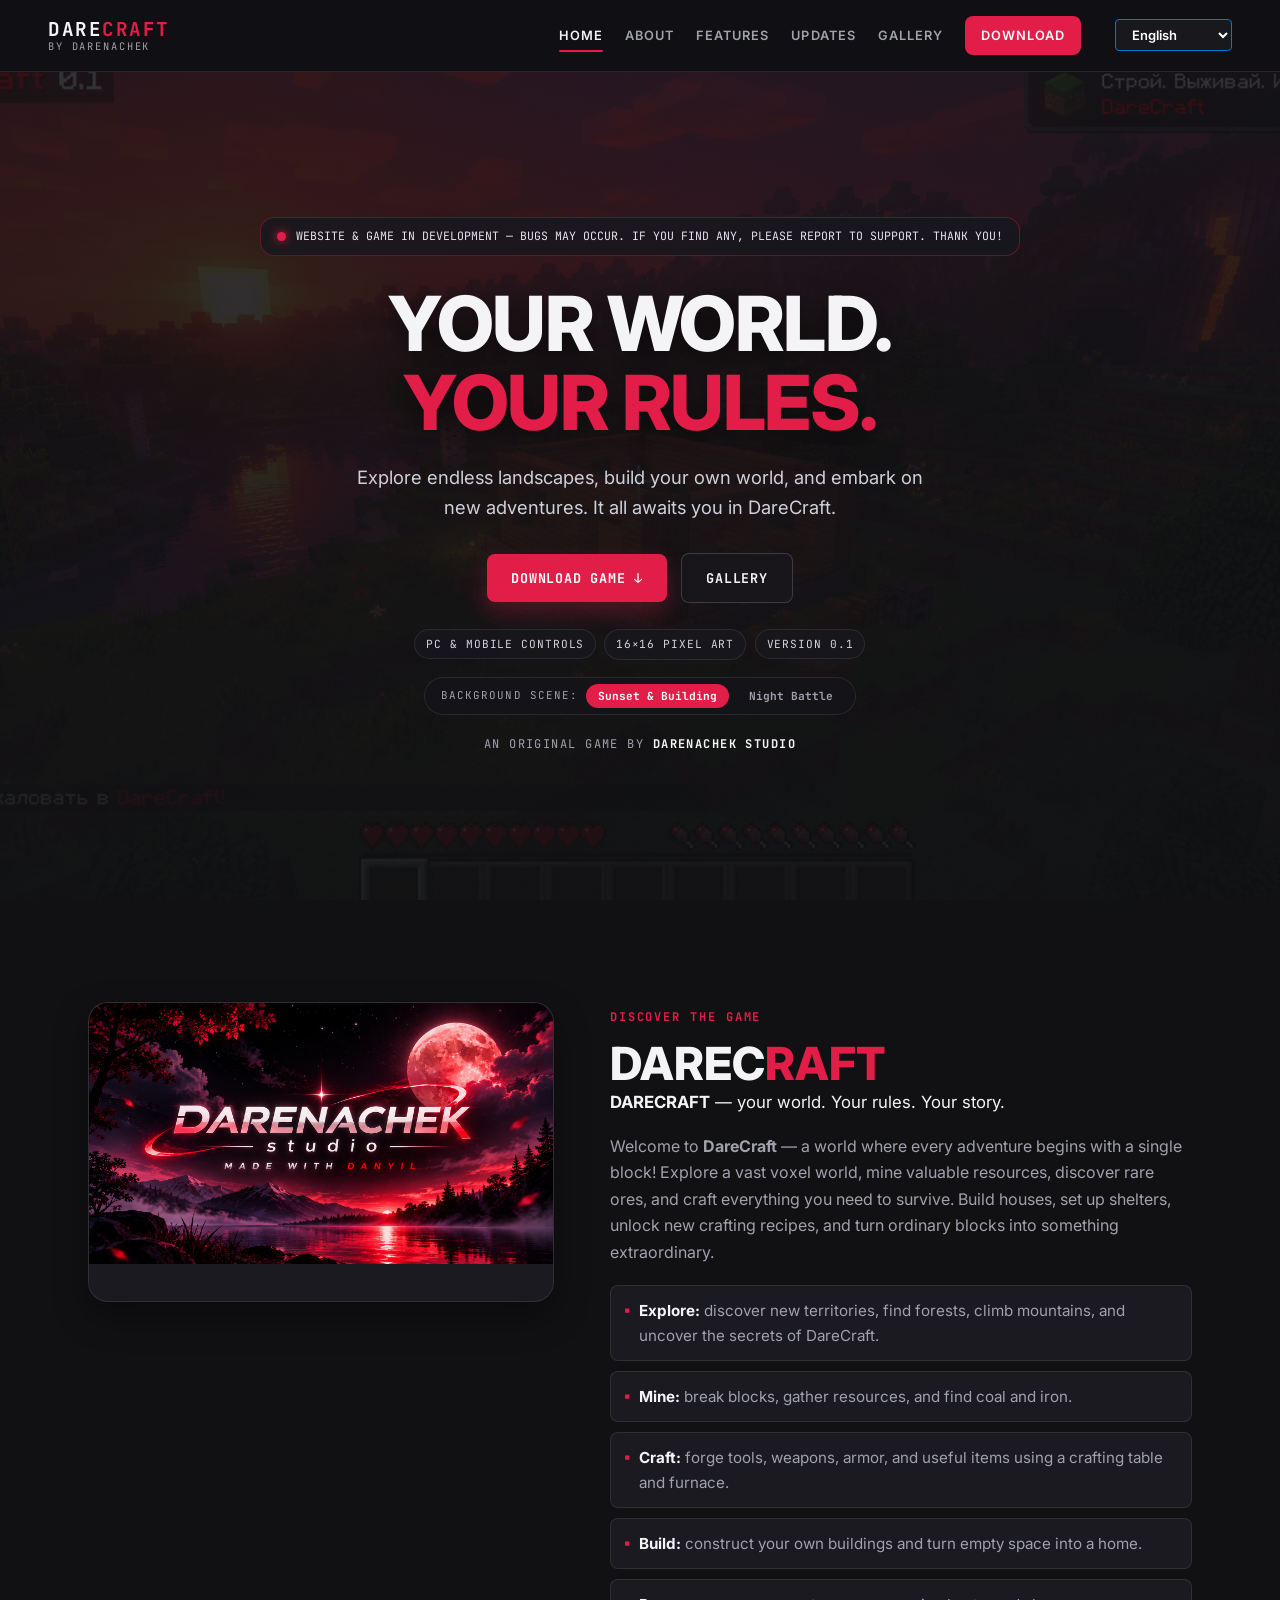
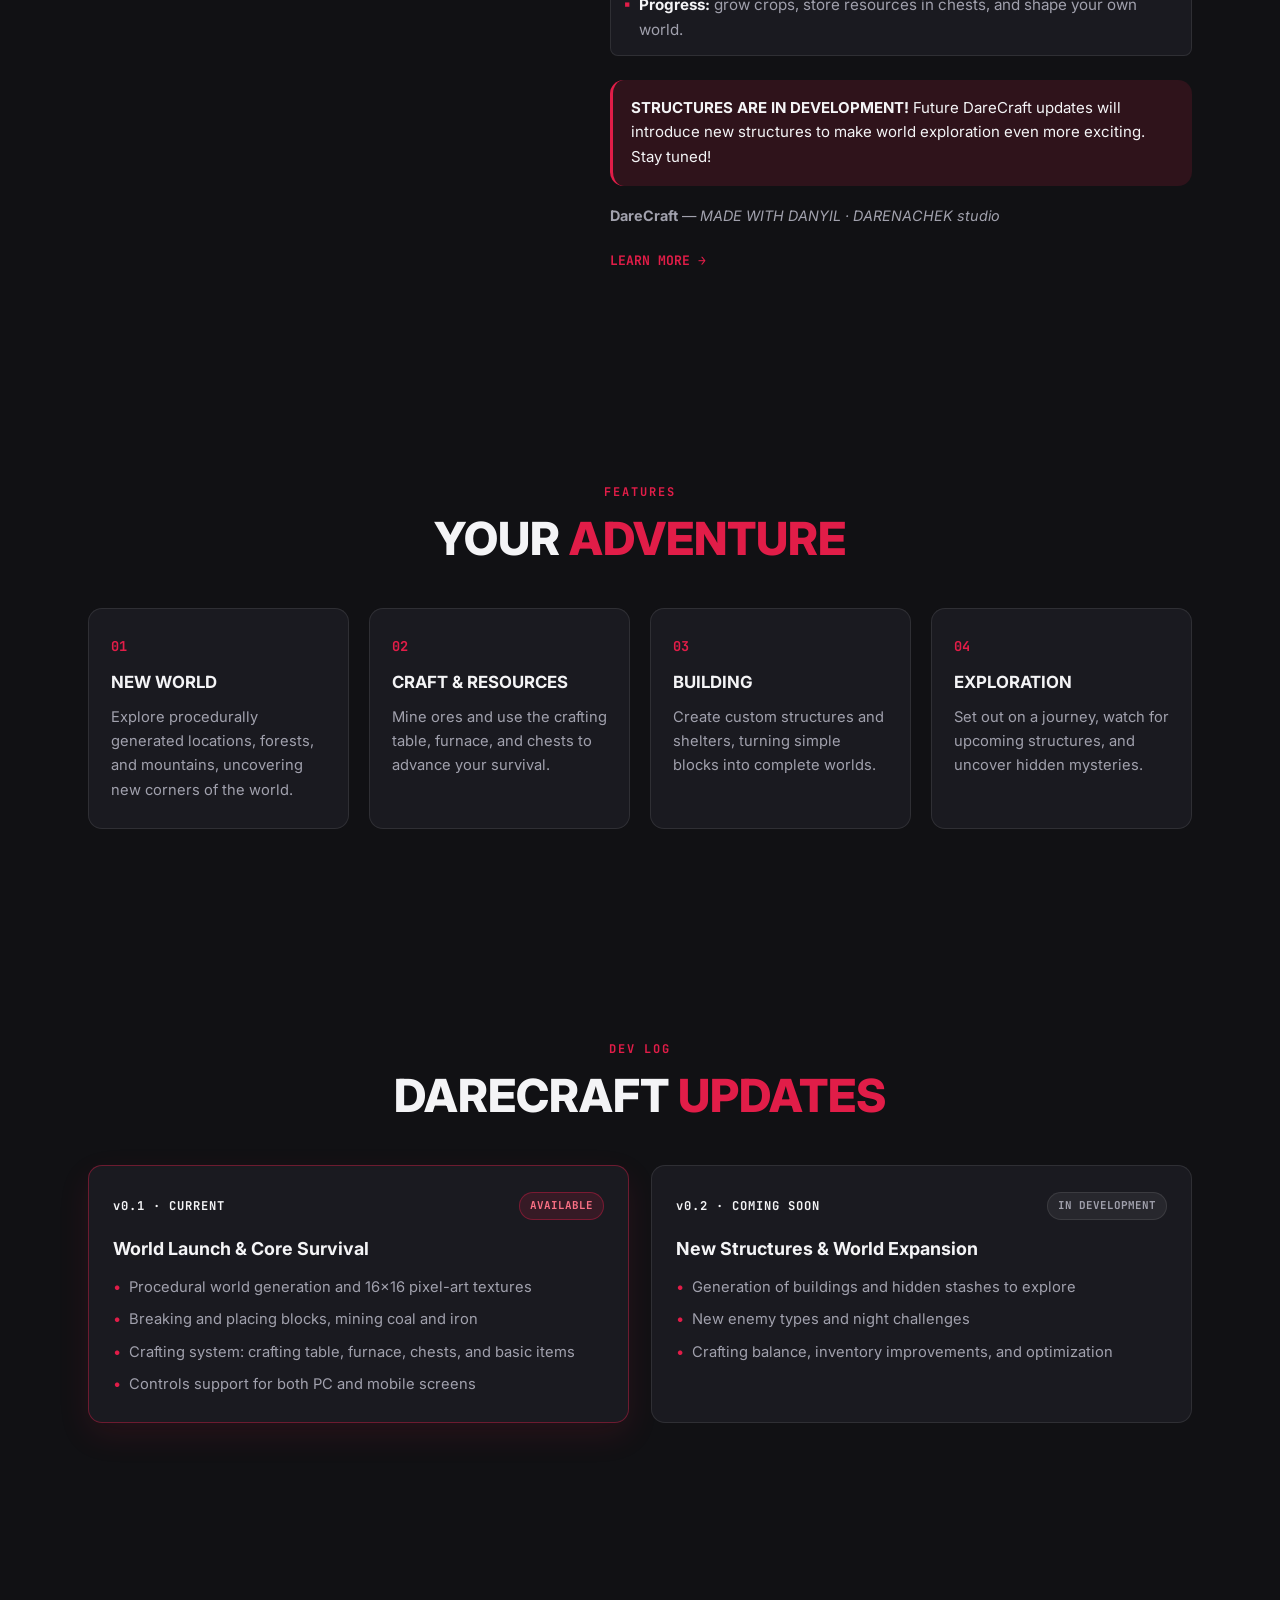
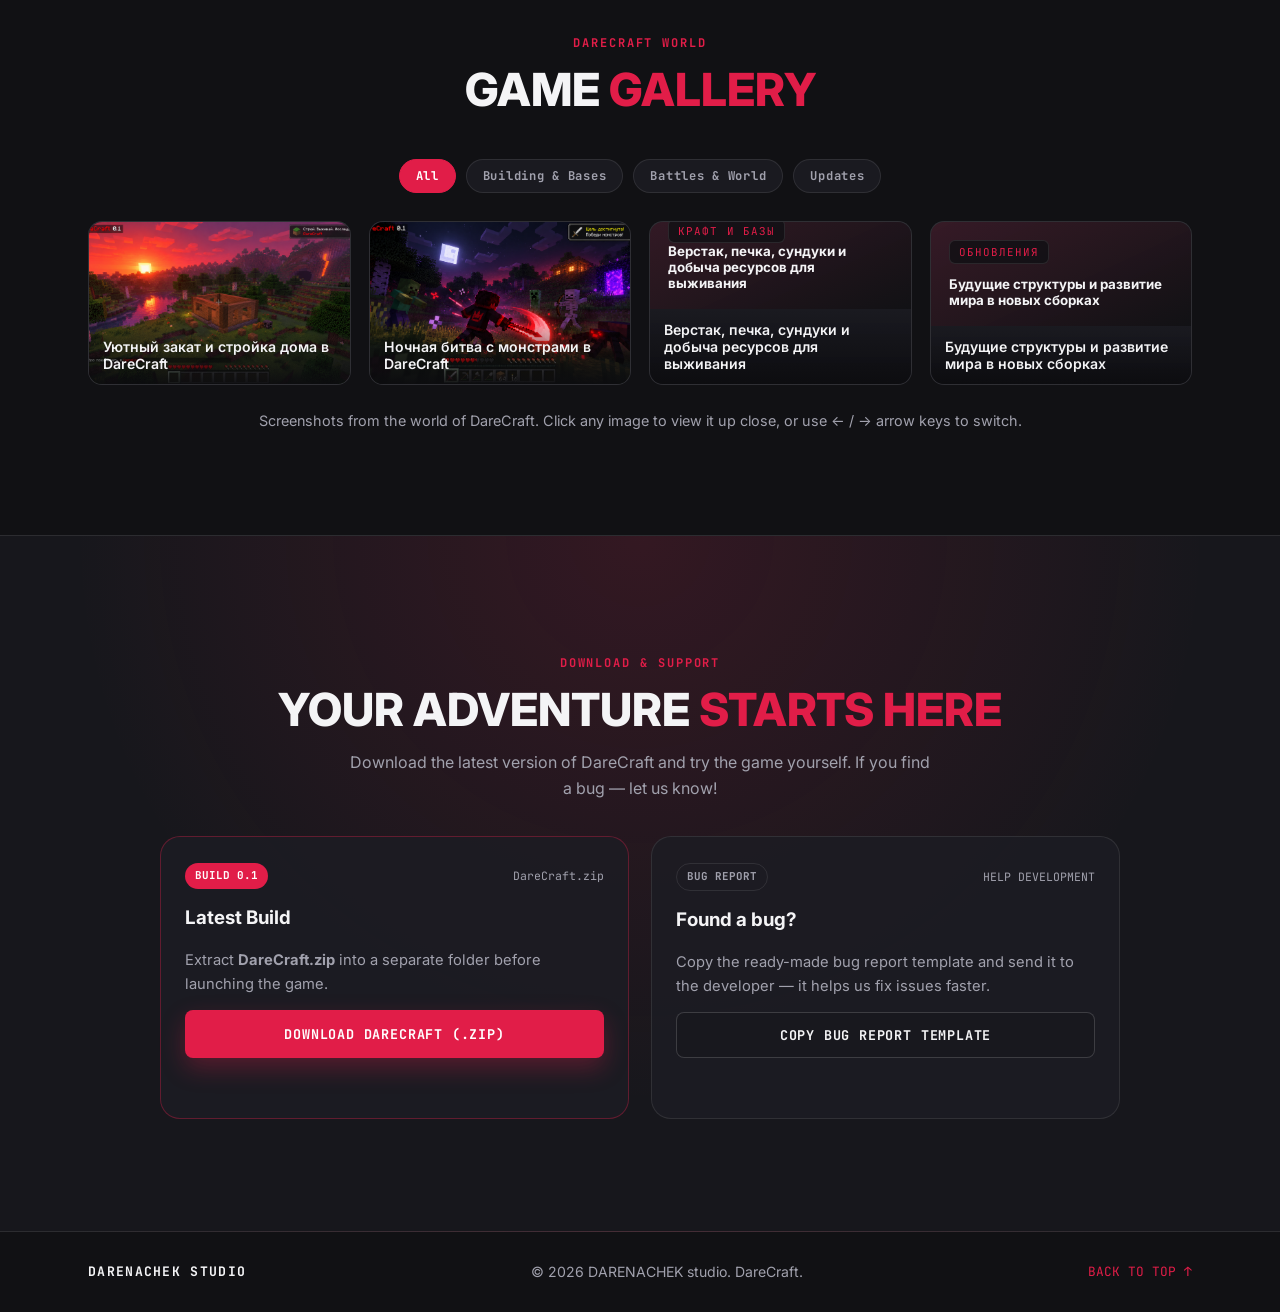
==== commit 1abd3393: "Add files via upload" ====
--- a/DareCraft-Site/index.html
+++ b/DareCraft-Site/index.html
@@ -6,12 +6,47 @@
     <meta name="theme-color" content="#111114">
     <title>DareCraft — DARENACHEK studio</title>
     <meta name="description" content="Официальный сайт DareCraft от DARENACHEK studio. Твой мир. Твои правила.">
+    <link rel="icon" type="image/svg+xml" href="favicon.svg">
     <link rel="preconnect" href="https://fonts.googleapis.com">
     <link rel="preconnect" href="https://fonts.gstatic.com" crossorigin>
     <link href="https://fonts.googleapis.com/css2?family=Inter:wght@400;500;600;700;800&family=JetBrains+Mono:wght@500;700&display=swap" rel="stylesheet">
     <link rel="stylesheet" href="style.css">
+    <style>
+        .lang-select {
+            padding: 6px 12px;
+            font-family: 'Inter', sans-serif;
+            font-size: 13px;
+            font-weight: 600;
+            color: #ffffff;
+            background-color: #18181d;
+            border: 1.5px solid #0078d7;
+            border-radius: 4px;
+            outline: none;
+            cursor: pointer;
+            margin-left: 12px;
+            transition: border-color 0.2s, box-shadow 0.2s;
+        }
+        .lang-select:hover {
+            border-color: #3399ff;
+        }
+        .lang-select:focus {
+            box-shadow: 0 0 0 2px rgba(0, 120, 215, 0.35);
+        }
+        .lang-select option {
+            background-color: #18181d;
+            color: #ffffff;
+        }
+        @media (max-width: 900px) {
+            .lang-select {
+                margin: 10px 0 0 0;
+                width: fit-content;
+            }
+        }
+    </style>
 </head>
 <body>
+
+    <div class="scroll-progress" id="scrollProgress" aria-hidden="true"></div>
 
     <header class="header" id="header">
         <a href="#home" class="logo">
@@ -24,40 +59,51 @@
         </button>
 
         <nav class="navigation" id="navigation" aria-label="Основная навигация">
-            <a href="#home" class="nav-link active">ГЛАВНАЯ</a>
-            <a href="#about" class="nav-link">ОБ ИГРЕ</a>
-            <a href="#features" class="nav-link">ВОЗМОЖНОСТИ</a>
-            <a href="#gallery" class="nav-link">ГАЛЕРЕЯ</a>
-            <a href="#download" class="nav-link nav-download">СКАЧАТЬ</a>
+            <a href="#home" class="nav-link active" data-i18n="nav_home">ГЛАВНАЯ</a>
+            <a href="#about" class="nav-link" data-i18n="nav_about">ОБ ИГРЕ</a>
+            <a href="#features" class="nav-link" data-i18n="nav_features">ВОЗМОЖНОСТИ</a>
+            <a href="#updates" class="nav-link" data-i18n="nav_updates">ОБНОВЛЕНИЯ</a>
+            <a href="#gallery" class="nav-link" data-i18n="nav_gallery">ГАЛЕРЕЯ</a>
+            <a href="#download" class="nav-link nav-download" data-i18n="nav_download">СКАЧАТЬ</a>
+            <select id="lang-select" class="lang-select" aria-label="Выбор языка">
+                <option value="uk">Українська</option>
+                <option value="en">English</option>
+                <option value="ru">Русский</option>
+            </select>
         </nav>
     </header>
 
     <main>
         <section class="hero" id="home">
-            <div class="hero-glow" aria-hidden="true"></div>
             <div class="hero-content">
                 <div class="status" role="status">
                     <span class="status-dot" aria-hidden="true"></span>
-                    <span>САЙТ И ИГРА В РАЗРАБОТКЕ — МОГУТ БЫТЬ БАГИ. ЕСЛИ УВИДИТЕ, НАПИШИТЕ В ПОДДЕРЖКУ. СПАСИБО!</span>
+                    <span data-i18n="hero_status">САЙТ И ИГРА В РАЗРАБОТКЕ — МОГУТ БЫТЬ БАГИ. ЕСЛИ УВИДИТЕ, НАПИШИТЕ В ПОДДЕРЖКУ. СПАСИБО!</span>
                 </div>
 
                 <h1>YOUR WORLD.<br><span>YOUR RULES.</span></h1>
 
-                <p class="hero-lead">
+                <p class="hero-lead" data-i18n="hero_lead">
                     Исследуй бесконечные просторы, строй собственный мир
                     и отправляйся навстречу приключениям.
                     Всё это ждёт тебя в DareCraft.
                 </p>
 
                 <div class="hero-buttons">
-                    <a href="#download" class="btn btn-red">СКАЧАТЬ ИГРУ ↓</a>
-                    <a href="#gallery" class="btn btn-outline">ГАЛЕРЕЯ</a>
+                    <a href="#download" class="btn btn-red" data-i18n="hero_btn_download">СКАЧАТЬ ИГРУ ↓</a>
+                    <a href="#gallery" class="btn btn-outline" data-i18n="hero_btn_gallery">ГАЛЕРЕЯ</a>
                 </div>
 
                 <div class="hero-badges">
                     <span class="badge">PC &amp; MOBILE CONTROLS</span>
                     <span class="badge">16×16 PIXEL ART</span>
-                    <span class="badge">DEV BUILD</span>
+                    <span class="badge">VERSION 0.1</span>
+                </div>
+
+                <div class="hero-switcher" id="heroSwitcher" role="group" aria-label="Выбор фоновой сцены">
+                    <span class="switcher-label" data-i18n="hero_scene_label">СЦЕНА ФОНА:</span>
+                    <button type="button" class="scene-btn active" data-scene="0" data-i18n="hero_scene_0">Закат и стройка</button>
+                    <button type="button" class="scene-btn" data-scene="1" data-i18n="hero_scene_1">Ночная битва</button>
                 </div>
 
                 <div class="hero-signature">
@@ -66,95 +112,131 @@
             </div>
         </section>
 
-        <section class="section about" id="about">
+        <section class="section about reveal" id="about">
             <div class="about-image">
                 <img src="assets/studio-bg.png" alt="DARENACHEK studio — мир DareCraft" onerror="this.parentElement.classList.add('is-fallback')">
                 <div class="image-fallback" aria-hidden="true">
                     <span class="fallback-tag">DARENACHEK STUDIO</span>
                     <strong>DARECRAFT WORLD</strong>
-                    <small>Положите свой баннер в <code>assets/studio-bg.png</code></small>
+                    <small data-i18n-html="about_fallback_hint">Положите свой баннер в <code>assets/studio-bg.png</code></small>
                 </div>
             </div>
 
             <div class="about-text">
-                <span class="section-label">ЗНАКОМЬСЯ С ИГРОЙ</span>
+                <span class="section-label" data-i18n="about_label">ЗНАКОМЬСЯ С ИГРОЙ</span>
                 <h2>DAREC<span>RAFT</span></h2>
-                <p class="about-tagline">
+                <p class="about-tagline" data-i18n-html="about_tagline">
                     <strong>DARECRAFT</strong> — твой мир. Твои правила. Твоя история.
                 </p>
-                <p>
+                <p data-i18n-html="about_desc">
                     Добро пожаловать в <strong>DareCraft</strong> — мир, где каждое приключение начинается с одного блока!
                     Исследуй огромный кубический мир, добывай ценные ресурсы, находи редкие руды и создавай всё необходимое для выживания. Строй собственные дома, обустраивай убежища, открывай новые возможности крафта и превращай обычные блоки в нечто удивительное.
                 </p>
 
                 <ul class="about-list">
-                    <li><strong>Исследуй:</strong> открывай новые территории, находи леса, исследуй горы и узнавай, какие секреты скрывает мир DareCraft.</li>
-                    <li><strong>Добывай:</strong> ломай блоки, собирай ресурсы, находи уголь и железо.</li>
-                    <li><strong>Создавай:</strong> изготавливай инструменты, оружие, броню и полезные предметы на верстаке и в печке.</li>
-                    <li><strong>Строй:</strong> возводи собственные постройки и превращай пустое пространство в дом.</li>
-                    <li><strong>Развивайся:</strong> выращивай урожай, храни ресурсы в сундуках и создавай свой собственный мир.</li>
+                    <li data-i18n-html="about_li_1"><strong>Исследуй:</strong> открывай новые территории, находи леса, исследуй горы и узнавай, какие секреты скрывает мир DareCraft.</li>
+                    <li data-i18n-html="about_li_2"><strong>Добывай:</strong> ломай блоки, собирай ресурсы, находи уголь и железо.</li>
+                    <li data-i18n-html="about_li_3"><strong>Создавай:</strong> изготавливай инструменты, оружие, броню и полезные предметы на верстаке и в печке.</li>
+                    <li data-i18n-html="about_li_4"><strong>Строй:</strong> возводи собственные постройки и превращай пустое пространство в дом.</li>
+                    <li data-i18n-html="about_li_5"><strong>Развивайся:</strong> выращивай урожай, храни ресурсы в сундуках и создавай свой собственный мир.</li>
                 </ul>
 
-                <div class="dev-callout">
+                <div class="dev-callout" data-i18n-html="about_callout">
                     <strong>СТРУКТУРЫ УЖЕ В РАЗРАБОТКЕ!</strong> В будущих обновлениях DareCraft появятся новые структуры, которые сделают исследование мира ещё интереснее. Следи за обновлениями!
                 </div>
 
                 <p class="about-credit">
                     <strong>DareCraft</strong> — <em>MADE WITH DANYIL · DARENACHEK studio</em>
                 </p>
-                <a href="#features" class="text-link">УЗНАТЬ БОЛЬШЕ →</a>
+                <a href="#features" class="text-link" data-i18n="about_more">УЗНАТЬ БОЛЬШЕ →</a>
             </div>
         </section>
 
-        <section class="section features" id="features">
+        <section class="section features reveal" id="features">
             <div class="section-header-center">
-                <span class="section-label">ВОЗМОЖНОСТИ</span>
-                <h2>ТВОЁ <span>ПРИКЛЮЧЕНИЕ</span></h2>
+                <span class="section-label" data-i18n="features_label">ВОЗМОЖНОСТИ</span>
+                <h2 data-i18n-html="features_title">ТВОЁ <span>ПРИКЛЮЧЕНИЕ</span></h2>
             </div>
 
             <div class="feature-grid">
                 <article class="feature-card">
                     <div class="feature-number">01</div>
-                    <h3>НОВЫЙ МИР</h3>
-                    <p>Исследуй процедурно генерируемые локации, леса и горы, открывая новые уголки мира.</p>
+                    <h3 data-i18n="feat_1_title">НОВЫЙ МИР</h3>
+                    <p data-i18n="feat_1_desc">Исследуй процедурно генерируемые локации, леса и горы, открывая новые уголки мира.</p>
                 </article>
 
                 <article class="feature-card">
                     <div class="feature-number">02</div>
-                    <h3>КРАФТ И РЕСУРСЫ</h3>
-                    <p>Добывай руды, пользуйся верстаком, печкой и сундуками, чтобы развивать выживание.</p>
+                    <h3 data-i18n="feat_2_title">КРАФТ И РЕСУРСЫ</h3>
+                    <p data-i18n="feat_2_desc">Добывай руды, пользуйся верстаком, печкой и сундуками, чтобы развивать выживание.</p>
                 </article>
 
                 <article class="feature-card">
                     <div class="feature-number">03</div>
-                    <h3>СТРОИТЕЛЬСТВО</h3>
-                    <p>Создавай собственные постройки, убежища и превращай блоки в готовые миры.</p>
+                    <h3 data-i18n="feat_3_title">СТРОИТЕЛЬСТВО</h3>
+                    <p data-i18n="feat_3_desc">Создавай собственные постройки, убежища и превращай блоки в готовые миры.</p>
                 </article>
 
                 <article class="feature-card">
                     <div class="feature-number">04</div>
-                    <h3>ИССЛЕДОВАНИЕ</h3>
-                    <p>Отправляйся в путешествие, следи за будущими структурами и находи новые тайны.</p>
+                    <h3 data-i18n="feat_4_title">ИССЛЕДОВАНИЕ</h3>
+                    <p data-i18n="feat_4_desc">Отправляйся в путешествие, следи за будущими структурами и находи новые тайны.</p>
                 </article>
             </div>
         </section>
 
-        <section class="section gallery" id="gallery">
+        <section class="section updates reveal" id="updates">
             <div class="section-header-center">
-                <span class="section-label">МИР DARECRAFT</span>
-                <h2>ГАЛЕРЕЯ <span>ИГРЫ</span></h2>
+                <span class="section-label" data-i18n="updates_label">ЖУРНАЛ РАЗРАБОТКИ</span>
+                <h2 data-i18n-html="updates_title">ОБНОВЛЕНИЯ <span>DARECRAFT</span></h2>
+            </div>
+
+            <div class="updates-grid">
+                <article class="update-card is-current">
+                    <div class="update-top">
+                        <span class="update-version" data-i18n="upd_1_ver">v0.1 · АКТУАЛЬНАЯ</span>
+                        <span class="update-status live" data-i18n="upd_1_status">ДОСТУПНА</span>
+                    </div>
+                    <h3 data-i18n="upd_1_title">Старт мира и базовое выживание</h3>
+                    <ul>
+                        <li data-i18n="upd_1_li_1">Процедурная генерация мира и 16×16 пиксельные текстуры</li>
+                        <li data-i18n="upd_1_li_2">Разрушение и установка блоков, добыча угля и железа</li>
+                        <li data-i18n="upd_1_li_3">Система крафта: верстак, печка, сундуки и базовые предметы</li>
+                        <li data-i18n="upd_1_li_4">Поддержка управления на ПК и мобильных экранах</li>
+                    </ul>
+                </article>
+
+                <article class="update-card">
+                    <div class="update-top">
+                        <span class="update-version" data-i18n="upd_2_ver">v0.2 · СКОРО</span>
+                        <span class="update-status wip" data-i18n="upd_2_status">В РАЗРАБОТКЕ</span>
+                    </div>
+                    <h3 data-i18n="upd_2_title">Новые структуры и расширение мира</h3>
+                    <ul>
+                        <li data-i18n="upd_2_li_1">Генерация построек и тайников для исследования</li>
+                        <li data-i18n="upd_2_li_2">Новые виды противников и ночные испытания</li>
+                        <li data-i18n="upd_2_li_3">Доработка баланса крафта, инвентаря и оптимизации</li>
+                    </ul>
+                </article>
+            </div>
+        </section>
+
+        <section class="section gallery reveal" id="gallery">
+            <div class="section-header-center">
+                <span class="section-label" data-i18n="gallery_label">МИР DARECRAFT</span>
+                <h2 data-i18n-html="gallery_title">ГАЛЕРЕЯ <span>ИГРЫ</span></h2>
             </div>
 
             <div class="gallery-filters" role="group" aria-label="Фильтр скриншотов">
-                <button type="button" class="filter-btn active" data-filter="all">Все</button>
-                <button type="button" class="filter-btn" data-filter="world">Мир</button>
-                <button type="button" class="filter-btn" data-filter="crafting">Крафт и базы</button>
-                <button type="button" class="filter-btn" data-filter="updates">Обновления</button>
+                <button type="button" class="filter-btn active" data-filter="all" data-i18n="gal_filter_all">Все</button>
+                <button type="button" class="filter-btn" data-filter="crafting" data-i18n="gal_filter_crafting">Стройка и базы</button>
+                <button type="button" class="filter-btn" data-filter="world" data-i18n="gal_filter_world">Битвы и мир</button>
+                <button type="button" class="filter-btn" data-filter="updates" data-i18n="gal_filter_updates">Обновления</button>
             </div>
 
             <div class="gallery-grid" id="galleryGrid"></div>
 
-            <p class="gallery-note">
+            <p class="gallery-note" data-i18n="gallery_note">
                 Скриншоты из мира DareCraft. Нажми на изображение, чтобы рассмотреть его поближе, или используй стрелки ← / → для переключения.
             </p>
         </section>
@@ -170,7 +252,7 @@
                 <div class="gallery-viewer-stage">
                     <img id="galleryViewerImage" src="" alt="Скриншот DareCraft">
                     <div class="viewer-fallback" id="galleryViewerFallback" aria-hidden="true">
-                        <span id="galleryViewerFallbackTitle">Скриншот DareCraft</span>
+                        <span id="galleryViewerFallbackTitle" data-i18n="gal_fallback">Скриншот DareCraft</span>
                         <small id="galleryViewerFallbackPath"></small>
                     </div>
                 </div>
@@ -181,19 +263,37 @@
             </div>
         </div>
 
-        <section class="download" id="download">
-            <span class="section-label">СКАЧАТЬ</span>
-            <h2>ТВОЁ ПРИКЛЮЧЕНИЕ <span>НАЧНЁТСЯ ЗДЕСЬ</span></h2>
-            <p>Скачай актуальную версию DareCraft и попробуй игру сам. Если найдёшь баг — дай знать!</p>
-
-            <div class="download-box">
-                <a href="assets/downloads/DareCraft.zip" download="DareCraft.zip" class="btn btn-red" id="downloadBtn">
-                    СКАЧАТЬ DARECRAFT (.ZIP)
-                </a>
-                <p class="download-hint">
-                    Распакуйте архив <strong>DareCraft.zip</strong> перед запуском. Если заметили баг — сохраните скриншот и описание шагов.
-                </p>
-                <div class="download-feedback" id="downloadFeedback" role="status" aria-live="polite"></div>
+        <section class="download reveal" id="download">
+            <span class="section-label" data-i18n="dl_label">СКАЧАТЬ И ПОДДЕРЖКА</span>
+            <h2 data-i18n-html="dl_title">ТВОЁ ПРИКЛЮЧЕНИЕ <span>НАЧНЁТСЯ ЗДЕСЬ</span></h2>
+            <p data-i18n="dl_desc">Скачай актуальную версию DareCraft и попробуй игру сам. Если найдёшь баг — дай знать!</p>
+
+            <div class="download-layout">
+                <div class="release-card">
+                    <div class="release-meta">
+                        <span class="release-badge">BUILD 0.1</span>
+                        <span class="release-file">DareCraft.zip</span>
+                    </div>
+                    <h3 data-i18n="dl_card_title">Актуальная сборка</h3>
+                    <p data-i18n-html="dl_card_desc">Распакуйте архив <strong>DareCraft.zip</strong> в отдельную папку перед запуском игры.</p>
+                    <a href="assets/downloads/DareCraft.zip" download="DareCraft.zip" class="btn btn-red" id="downloadBtn" data-i18n="dl_btn">
+                        СКАЧАТЬ DARECRAFT (.ZIP)
+                    </a>
+                    <div class="download-feedback" id="downloadFeedback" role="status" aria-live="polite"></div>
+                </div>
+
+                <div class="bug-card">
+                    <div class="release-meta">
+                        <span class="release-badge outline">BUG REPORT</span>
+                        <span class="release-file" data-i18n="bug_card_tag">ПОМОЩЬ РАЗРАБОТКЕ</span>
+                    </div>
+                    <h3 data-i18n="bug_card_title">Нашли баг?</h3>
+                    <p data-i18n="bug_card_desc">Скопируйте готовый шаблон отчёта об ошибке и отправьте его разработчику — это поможет быстрее исправить баг.</p>
+                    <button type="button" class="btn btn-outline" id="copyBugBtn" data-i18n="bug_btn">
+                        СКОПИРОВАТЬ ШАБЛОН БАГ-РЕПОРТА
+                    </button>
+                    <div class="download-feedback" id="bugFeedback" role="status" aria-live="polite"></div>
+                </div>
             </div>
         </section>
     </main>
@@ -201,9 +301,271 @@
     <footer class="footer">
         <a href="#home" class="footer-logo">DARENACHEK STUDIO</a>
         <p>© <span id="year"></span> DARENACHEK studio. DareCraft.</p>
-        <a href="#home" class="footer-top">НАВЕРХ ↑</a>
+        <a href="#home" class="footer-top" data-i18n="footer_top">НАВЕРХ ↑</a>
     </footer>
 
     <script src="script.js"></script>
+    <script>
+        (function () {
+            const TRANSLATIONS = {
+                uk: {
+                    meta_desc: "Офіційний сайт DareCraft від DARENACHEK studio. Твій світ. Твої правила.",
+                    nav_home: "ГОЛОВНА",
+                    nav_about: "ПРО ГРУ",
+                    nav_features: "МОЖЛИВОСТІ",
+                    nav_updates: "ОНОВЛЕННЯ",
+                    nav_gallery: "ГАЛЕРЕЯ",
+                    nav_download: "ЗАВАНТАЖИТИ",
+                    hero_status: "САЙТ І ГРА В РОЗРОБЦІ — МОЖУТЬ БУТИ БАГИ. ЯКЩО ПОБАЧИТЕ, НАПИШІТЬ У ПІДТРИМКУ. ДЯКУЄМО!",
+                    hero_lead: "Досліджуй безмежні простори, будуй власний світ і вирушай назустріч пригодам. Усе це чекає на тебе в DareCraft.",
+                    hero_btn_download: "ЗАВАНТАЖИТИ ГРУ ↓",
+                    hero_btn_gallery: "ГАЛЕРЕЯ",
+                    hero_scene_label: "СЦЕНА ФОНУ:",
+                    hero_scene_0: "Захід сонця і будівництво",
+                    hero_scene_1: "Нічна битва",
+                    about_fallback_hint: "Покладіть свій банер у <code>assets/studio-bg.png</code>",
+                    about_label: "ЗНАЙОМСЯ З ГРОЮ",
+                    about_tagline: "<strong>DARECRAFT</strong> — твій світ. Твої правила. Твоя історія.",
+                    about_desc: "Ласкаво просимо до <strong>DareCraft</strong> — світу, де кожна пригода починається з одного блоку! Досліджуй величезний кубічний світ, добувай цінні ресурси, знаходь рідкісні руди та створюй усе необхідне для виживання. Будуй власні будинки, облаштовуй укриття, відкривай нові можливості крафту та перетворюй звичайні блоки на щось дивовижне.",
+                    about_li_1: "<strong>Досліджуй:</strong> відкривай нові території, знаходь ліси, досліджуй гори та дізнавайся, які секрети приховує світ DareCraft.",
+                    about_li_2: "<strong>Добувай:</strong> ламай блоки, збирай ресурси, знаходь вугілля та залізо.",
+                    about_li_3: "<strong>Створюй:</strong> виготовляй інструменти, зброю, броню та корисні предмети на верстаку і в печі.",
+                    about_li_4: "<strong>Будуй:</strong> зводь власні споруди та перетворюй порожній простір на дім.",
+                    about_li_5: "<strong>Розвивайся:</strong> вирощуй урожай, зберігай ресурси у скринях та створюй свій власний світ.",
+                    about_callout: "<strong>СТРУКТУРИ ВЖЕ В РОЗРОБЦІ!</strong> У майбутніх оновленнях DareCraft з’являться нові структури, які зроблять дослідження світу ще цікавішим. Стеж за оновленнями!",
+                    about_more: "ДІЗНАТИСЯ БІЛЬШЕ →",
+                    features_label: "МОЖЛИВОСТІ",
+                    features_title: "ТВОЯ <span>ПРИГОДА</span>",
+                    feat_1_title: "НОВИЙ СВІТ",
+                    feat_1_desc: "Досліджуй процедурно генеровані локації, ліси та гори, відкриваючи нові куточки світу.",
+                    feat_2_title: "КРАФТ І РЕСУРСИ",
+                    feat_2_desc: "Добувай руди, користуйся верстаком, піччю та скринями, щоб розвивати виживання.",
+                    feat_3_title: "БУДІВНИЦТВО",
+                    feat_3_desc: "Створюй власні споруди, укриття та перетворюй блоки на готові світи.",
+                    feat_4_title: "ДОСЛІДЖЕННЯ",
+                    feat_4_desc: "Вирушай у подорож, стеж за майбутніми структурами та знаходь нові таємниці.",
+                    updates_label: "ЖУРНАЛ РОЗРОБКИ",
+                    updates_title: "ОНОВЛЕННЯ <span>DARECRAFT</span>",
+                    upd_1_ver: "v0.1 · АКТУАЛЬНА",
+                    upd_1_status: "ДОСТУПНА",
+                    upd_1_title: "Старт світу та базове виживання",
+                    upd_1_li_1: "Процедурна генерація світу та 16×16 піксельні текстури",
+                    upd_1_li_2: "Руйнування і встановлення блоків, видобуток вугілля та заліза",
+                    upd_1_li_3: "Система крафту: верстак, піч, скрині та базові предмети",
+                    upd_1_li_4: "Підтримка керування на ПК та мобільних екранах",
+                    upd_2_ver: "v0.2 · СКОРО",
+                    upd_2_status: "В РОЗРОБЦІ",
+                    upd_2_title: "Нові структури та розширення світу",
+                    upd_2_li_1: "Генерація споруд і схованок для дослідження",
+                    upd_2_li_2: "Нові види супротивників та нічні випробування",
+                    upd_2_li_3: "Доопрацювання балансу крафту, інвентарю та оптимізації",
+                    gallery_label: "СВІТ DARECRAFT",
+                    gallery_title: "ГАЛЕРЕЯ <span>ГРИ</span>",
+                    gal_filter_all: "Усі",
+                    gal_filter_crafting: "Будівництво і бази",
+                    gal_filter_world: "Битви і світ",
+                    gal_filter_updates: "Оновлення",
+                    gallery_note: "Скріншоти зі світу DareCraft. Натисни на зображення, щоб роздивитися його ближче, або використовуй стрілки ← / → для перемикання.",
+                    gal_fallback: "Скріншот DareCraft",
+                    dl_label: "ЗАВАНТАЖИТИ ТА ПІДТРИМКА",
+                    dl_title: "ТВОЯ ПРИГОДА <span>ПОЧНЕТЬСЯ ТУТ</span>",
+                    dl_desc: "Завантаж актуальну версію DareCraft і спробуй гру сам. Якщо знайдеш баг — дай знати!",
+                    dl_card_title: "Актуальна збірка",
+                    dl_card_desc: "Розпакуйте архів <strong>DareCraft.zip</strong> в окрему папку перед запуском гри.",
+                    dl_btn: "ЗАВАНТАЖИТИ DARECRAFT (.ZIP)",
+                    bug_card_tag: "ДОПОМОГА РОЗРОБЦІ",
+                    bug_card_title: "Знайшли баг?",
+                    bug_card_desc: "Скопіюйте готовий шаблон звіту про помилку та надішліть його розробнику — це допоможе швидше виправити баг.",
+                    bug_btn: "СКОПІЮВАТИ ШАБЛОН БАГ-РЕПОРТУ",
+                    footer_top: "НАГОРУ ↑"
+                },
+                en: {
+                    meta_desc: "Official DareCraft website by DARENACHEK studio. Your World. Your Rules.",
+                    nav_home: "HOME",
+                    nav_about: "ABOUT",
+                    nav_features: "FEATURES",
+                    nav_updates: "UPDATES",
+                    nav_gallery: "GALLERY",
+                    nav_download: "DOWNLOAD",
+                    hero_status: "WEBSITE & GAME IN DEVELOPMENT — BUGS MAY OCCUR. IF YOU FIND ANY, PLEASE REPORT TO SUPPORT. THANK YOU!",
+                    hero_lead: "Explore endless landscapes, build your own world, and embark on new adventures. It all awaits you in DareCraft.",
+                    hero_btn_download: "DOWNLOAD GAME ↓",
+                    hero_btn_gallery: "GALLERY",
+                    hero_scene_label: "BACKGROUND SCENE:",
+                    hero_scene_0: "Sunset & Building",
+                    hero_scene_1: "Night Battle",
+                    about_fallback_hint: "Place your banner at <code>assets/studio-bg.png</code>",
+                    about_label: "DISCOVER THE GAME",
+                    about_tagline: "<strong>DARECRAFT</strong> — your world. Your rules. Your story.",
+                    about_desc: "Welcome to <strong>DareCraft</strong> — a world where every adventure begins with a single block! Explore a vast voxel world, mine valuable resources, discover rare ores, and craft everything you need to survive. Build houses, set up shelters, unlock new crafting recipes, and turn ordinary blocks into something extraordinary.",
+                    about_li_1: "<strong>Explore:</strong> discover new territories, find forests, climb mountains, and uncover the secrets of DareCraft.",
+                    about_li_2: "<strong>Mine:</strong> break blocks, gather resources, and find coal and iron.",
+                    about_li_3: "<strong>Craft:</strong> forge tools, weapons, armor, and useful items using a crafting table and furnace.",
+                    about_li_4: "<strong>Build:</strong> construct your own buildings and turn empty space into a home.",
+                    about_li_5: "<strong>Progress:</strong> grow crops, store resources in chests, and shape your own world.",
+                    about_callout: "<strong>STRUCTURES ARE IN DEVELOPMENT!</strong> Future DareCraft updates will introduce new structures to make world exploration even more exciting. Stay tuned!",
+                    about_more: "LEARN MORE →",
+                    features_label: "FEATURES",
+                    features_title: "YOUR <span>ADVENTURE</span>",
+                    feat_1_title: "NEW WORLD",
+                    feat_1_desc: "Explore procedurally generated locations, forests, and mountains, uncovering new corners of the world.",
+                    feat_2_title: "CRAFT & RESOURCES",
+                    feat_2_desc: "Mine ores and use the crafting table, furnace, and chests to advance your survival.",
+                    feat_3_title: "BUILDING",
+                    feat_3_desc: "Create custom structures and shelters, turning simple blocks into complete worlds.",
+                    feat_4_title: "EXPLORATION",
+                    feat_4_desc: "Set out on a journey, watch for upcoming structures, and uncover hidden mysteries.",
+                    updates_label: "DEV LOG",
+                    updates_title: "DARECRAFT <span>UPDATES</span>",
+                    upd_1_ver: "v0.1 · CURRENT",
+                    upd_1_status: "AVAILABLE",
+                    upd_1_title: "World Launch & Core Survival",
+                    upd_1_li_1: "Procedural world generation and 16×16 pixel-art textures",
+                    upd_1_li_2: "Breaking and placing blocks, mining coal and iron",
+                    upd_1_li_3: "Crafting system: crafting table, furnace, chests, and basic items",
+                    upd_1_li_4: "Controls support for both PC and mobile screens",
+                    upd_2_ver: "v0.2 · COMING SOON",
+                    upd_2_status: "IN DEVELOPMENT",
+                    upd_2_title: "New Structures & World Expansion",
+                    upd_2_li_1: "Generation of buildings and hidden stashes to explore",
+                    upd_2_li_2: "New enemy types and night challenges",
+                    upd_2_li_3: "Crafting balance, inventory improvements, and optimization",
+                    gallery_label: "DARECRAFT WORLD",
+                    gallery_title: "GAME <span>GALLERY</span>",
+                    gal_filter_all: "All",
+                    gal_filter_crafting: "Building & Bases",
+                    gal_filter_world: "Battles & World",
+                    gal_filter_updates: "Updates",
+                    gallery_note: "Screenshots from the world of DareCraft. Click any image to view it up close, or use ← / → arrow keys to switch.",
+                    gal_fallback: "DareCraft Screenshot",
+                    dl_label: "DOWNLOAD & SUPPORT",
+                    dl_title: "YOUR ADVENTURE <span>STARTS HERE</span>",
+                    dl_desc: "Download the latest version of DareCraft and try the game yourself. If you find a bug — let us know!",
+                    dl_card_title: "Latest Build",
+                    dl_card_desc: "Extract <strong>DareCraft.zip</strong> into a separate folder before launching the game.",
+                    dl_btn: "DOWNLOAD DARECRAFT (.ZIP)",
+                    bug_card_tag: "HELP DEVELOPMENT",
+                    bug_card_title: "Found a bug?",
+                    bug_card_desc: "Copy the ready-made bug report template and send it to the developer — it helps us fix issues faster.",
+                    bug_btn: "COPY BUG REPORT TEMPLATE",
+                    footer_top: "BACK TO TOP ↑"
+                },
+                ru: {
+                    meta_desc: "Официальный сайт DareCraft от DARENACHEK studio. Твой мир. Твои правила.",
+                    nav_home: "ГЛАВНАЯ",
+                    nav_about: "ОБ ИГРЕ",
+                    nav_features: "ВОЗМОЖНОСТИ",
+                    nav_updates: "ОБНОВЛЕНИЯ",
+                    nav_gallery: "ГАЛЕРЕЯ",
+                    nav_download: "СКАЧАТЬ",
+                    hero_status: "САЙТ И ИГРА В РАЗРАБОТКЕ — МОГУТ БЫТЬ БАГИ. ЕСЛИ УВИДИТЕ, НАПИШИТЕ В ПОДДЕРЖКУ. СПАСИБО!",
+                    hero_lead: "Исследуй бесконечные просторы, строй собственный мир и отправляйся навстречу приключениям. Всё это ждёт тебя в DareCraft.",
+                    hero_btn_download: "СКАЧАТЬ ИГРУ ↓",
+                    hero_btn_gallery: "ГАЛЕРЕЯ",
+                    hero_scene_label: "СЦЕНА ФОНА:",
+                    hero_scene_0: "Закат и стройка",
+                    hero_scene_1: "Ночная битва",
+                    about_fallback_hint: "Положите свой баннер в <code>assets/studio-bg.png</code>",
+                    about_label: "ЗНАКОМЬСЯ С ИГРОЙ",
+                    about_tagline: "<strong>DARECRAFT</strong> — твой мир. Твои правила. Твоя история.",
+                    about_desc: "Добро пожаловать в <strong>DareCraft</strong> — мир, где каждое приключение начинается с одного блока! Исследуй огромный кубический мир, добывай ценные ресурсы, находи редкие руды и создавай всё необходимое для выживания. Строй собственные дома, обустраивай убежища, открывай новые возможности крафта и превращай обычные блоки в нечто удивительное.",
+                    about_li_1: "<strong>Исследуй:</strong> открывай новые территории, находи леса, исследуй горы и узнавай, какие секреты скрывает мир DareCraft.",
+                    about_li_2: "<strong>Добывай:</strong> ломай блоки, собирай ресурсы, находи уголь и железо.",
+                    about_li_3: "<strong>Создавай:</strong> изготавливай инструменты, оружие, броню и полезные предметы на верстаке и в печке.",
+                    about_li_4: "<strong>Строй:</strong> возводи собственные постройки и превращай пустое пространство в дом.",
+                    about_li_5: "<strong>Развивайся:</strong> выращивай урожай, храни ресурсы в сундуках и создавай свой собственный мир.",
+                    about_callout: "<strong>СТРУКТУРЫ УЖЕ В РАЗРАБОТКЕ!</strong> В будущих обновлениях DareCraft появятся новые структуры, которые сделают исследование мира ещё интереснее. Следи за обновлениями!",
+                    about_more: "УЗНАТЬ БОЛЬШЕ →",
+                    features_label: "ВОЗМОЖНОСТИ",
+                    features_title: "ТВОЁ <span>ПРИКЛЮЧЕНИЕ</span>",
+                    feat_1_title: "НОВЫЙ МИР",
+                    feat_1_desc: "Исследуй процедурно генерируемые локации, леса и горы, открывая новые уголки мира.",
+                    feat_2_title: "КРАФТ И РЕСУРСЫ",
+                    feat_2_desc: "Добывай руды, пользуйся верстаком, печкой и сундуками, чтобы развивать выживание.",
+                    feat_3_title: "СТРОИТЕЛЬСТВО",
+                    feat_3_desc: "Создавай собственные постройки, убежища и превращай блоки в готовые миры.",
+                    feat_4_title: "ИССЛЕДОВАНИЕ",
+                    feat_4_desc: "Отправляйся в путешествие, следи за будущими структурами и находи новые тайны.",
+                    updates_label: "ЖУРНАЛ РАЗРАБОТКИ",
+                    updates_title: "ОБНОВЛЕНИЯ <span>DARECRAFT</span>",
+                    upd_1_ver: "v0.1 · АКТУАЛЬНАЯ",
+                    upd_1_status: "ДОСТУПНА",
+                    upd_1_title: "Старт мира и базовое выживание",
+                    upd_1_li_1: "Процедурная генерация мира и 16×16 пиксельные текстуры",
+                    upd_1_li_2: "Разрушение и установка блоков, добыча угля и железа",
+                    upd_1_li_3: "Система крафта: верстак, печка, сундуки и базовые предметы",
+                    upd_1_li_4: "Поддержка управления на ПК и мобильных экранах",
+                    upd_2_ver: "v0.2 · СКОРО",
+                    upd_2_status: "В РАЗРАБОТКЕ",
+                    upd_2_title: "Новые структуры и расширение мира",
+                    upd_2_li_1: "Генерация построек и тайников для исследования",
+                    upd_2_li_2: "Новые виды противников и ночные испытания",
+                    upd_2_li_3: "Доработка баланса крафта, инвентаря и оптимизации",
+                    gallery_label: "МИР DARECRAFT",
+                    gallery_title: "ГАЛЕРЕЯ <span>ИГРЫ</span>",
+                    gal_filter_all: "Все",
+                    gal_filter_crafting: "Стройка и базы",
+                    gal_filter_world: "Битвы и мир",
+                    gal_filter_updates: "Обновления",
+                    gallery_note: "Скриншоты из мира DareCraft. Нажми на изображение, чтобы рассмотреть его поближе, или используй стрелки ← / → для переключения.",
+                    gal_fallback: "Скриншот DareCraft",
+                    dl_label: "СКАЧАТЬ И ПОДДЕРЖКА",
+                    dl_title: "ТВОЁ ПРИКЛЮЧЕНИЕ <span>НАЧНЁТСЯ ЗДЕСЬ</span>",
+                    dl_desc: "Скачай актуальную версию DareCraft и попробуй игру сам. Если найдёшь баг — дай знать!",
+                    dl_card_title: "Актуальная сборка",
+                    dl_card_desc: "Распакуйте архив <strong>DareCraft.zip</strong> в отдельную папку перед запуском игры.",
+                    dl_btn: "СКАЧАТЬ DARECRAFT (.ZIP)",
+                    bug_card_tag: "ПОМОЩЬ РАЗРАБОТКЕ",
+                    bug_card_title: "Нашли баг?",
+                    bug_card_desc: "Скопируйте готовый шаблон отчёта об ошибке и отправьте его разработчику — это поможет быстрее исправить баг.",
+                    bug_btn: "СКОПИРОВАТЬ ШАБЛОН БАГ-РЕПОРТУ",
+                    footer_top: "НАВЕРХ ↑"
+                }
+            };
+
+            // Исправление опечатки в ru bug_btn
+            TRANSLATIONS.ru.bug_btn = "СКОПИРОВАТЬ ШАБЛОН БАГ-РЕПОРТА";
+
+            const langSelect = document.getElementById("lang-select");
+            const metaDesc = document.querySelector('meta[name="description"]');
+
+            function applyLanguage(lang) {
+                const safeLang = TRANSLATIONS[lang] ? lang : "uk";
+                localStorage.setItem("darecraft_lang", safeLang);
+                document.documentElement.lang = safeLang;
+                if (langSelect) langSelect.value = safeLang;
+                if (metaDesc && TRANSLATIONS[safeLang].meta_desc) {
+                    metaDesc.setAttribute("content", TRANSLATIONS[safeLang].meta_desc);
+                }
+
+                document.querySelectorAll("[data-i18n]").forEach((el) => {
+                    const key = el.getAttribute("data-i18n");
+                    if (TRANSLATIONS[safeLang][key] !== undefined) {
+                        el.textContent = TRANSLATIONS[safeLang][key];
+                    }
+                });
+
+                document.querySelectorAll("[data-i18n-html]").forEach((el) => {
+                    const key = el.getAttribute("data-i18n-html");
+                    if (TRANSLATIONS[safeLang][key] !== undefined) {
+                        el.innerHTML = TRANSLATIONS[safeLang][key];
+                    }
+                });
+            }
+
+            if (langSelect) {
+                langSelect.addEventListener("change", (e) => {
+                    applyLanguage(e.target.value);
+                });
+            }
+
+            const savedLang = localStorage.getItem("darecraft_lang");
+            const browserLang = (navigator.language || "").toLowerCase();
+            const initialLang =
+                savedLang || (browserLang.startsWith("ru") ? "ru" : browserLang.startsWith("en") ? "en" : "uk");
+
+            applyLanguage(initialLang);
+        })();
+    </script>
 </body>
 </html>
--- a/DareCraft-Site/style.css
+++ b/DareCraft-Site/style.css
@@ -1,8 +1,8 @@
 :root {
     --bg-main: #111114;
     --bg-elevated: #17171c;
-    --bg-card: #1c1c23;
-    --bg-card-hover: #22222b;
+    --bg-card: rgba(28, 28, 35, 0.86);
+    --bg-card-hover: rgba(36, 36, 45, 0.96);
     --text-main: #f4f4f6;
     --text-muted: #a1a1ad;
     --accent: #e11d48;
@@ -12,8 +12,8 @@
     --radius-sm: 8px;
     --radius-md: 14px;
     --radius-lg: 20px;
-    --shadow-card: 0 12px 30px rgba(0, 0, 0, 0.35);
-    --transition: 0.22s ease;
+    --shadow-card: 0 14px 34px rgba(0, 0, 0, 0.38);
+    --transition: 0.24s ease;
 }
 
 *,
@@ -58,6 +58,20 @@
 :focus-visible {
     outline: 2px solid var(--accent);
     outline-offset: 3px;
+}
+
+/* Top Scroll Progress Bar */
+.scroll-progress {
+    position: fixed;
+    top: 0;
+    left: 0;
+    height: 3px;
+    width: 0%;
+    z-index: 150;
+    background: linear-gradient(90deg, var(--accent), #fb7185);
+    box-shadow: 0 0 12px rgba(225, 29, 72, 0.7);
+    transition: width 0.08s linear;
+    pointer-events: none;
 }
 
 /* Header & Navigation */
@@ -71,15 +85,15 @@
     align-items: center;
     justify-content: space-between;
     gap: 16px;
-    background: rgba(17, 17, 20, 0.84);
-    backdrop-filter: blur(14px);
+    background: rgba(17, 17, 20, 0.8);
+    backdrop-filter: blur(16px);
     border-bottom: 1px solid var(--border-subtle);
     transition: background-color var(--transition), box-shadow var(--transition);
 }
 
 .header.is-scrolled {
     background: rgba(17, 17, 20, 0.96);
-    box-shadow: 0 8px 24px rgba(0, 0, 0, 0.4);
+    box-shadow: 0 8px 24px rgba(0, 0, 0, 0.45);
 }
 
 .logo {
@@ -110,11 +124,11 @@
 .navigation {
     display: flex;
     align-items: center;
-    gap: 24px;
+    gap: 22px;
 }
 
 .nav-link {
-    font-size: 0.82rem;
+    font-size: 0.8rem;
     font-weight: 600;
     letter-spacing: 0.08em;
     color: var(--text-muted);
@@ -221,7 +235,7 @@
 .hero-content {
     position: relative;
     max-width: 820px;
-    z-index: 1;
+    z-index: 2;
 }
 
 .status {
@@ -231,7 +245,8 @@
     text-align: left;
     padding: 10px 16px;
     border-radius: var(--radius-md);
-    background: rgba(28, 28, 35, 0.9);
+    background: rgba(24, 24, 30, 0.82);
+    backdrop-filter: blur(10px);
     border: 1px solid rgba(225, 29, 72, 0.35);
     font-family: 'JetBrains Mono', monospace;
     font-size: 0.72rem;
@@ -262,6 +277,7 @@
     line-height: 1.04;
     letter-spacing: -0.02em;
     margin-bottom: 20px;
+    text-shadow: 0 8px 28px rgba(0, 0, 0, 0.55);
 }
 
 .hero h1 span {
@@ -272,7 +288,7 @@
     max-width: 600px;
     margin: 0 auto 30px;
     font-size: clamp(1rem, 2vw, 1.15rem);
-    color: var(--text-muted);
+    color: #d0d0da;
 }
 
 .hero-buttons {
@@ -295,7 +311,7 @@
     font-size: 0.84rem;
     font-weight: 700;
     letter-spacing: 0.06em;
-    transition: transform var(--transition), background-color var(--transition), border-color var(--transition);
+    transition: transform var(--transition), background-color var(--transition), border-color var(--transition), box-shadow var(--transition);
 }
 
 .btn:hover {
@@ -305,22 +321,24 @@
 .btn-red {
     background: var(--accent);
     color: #fff;
-    box-shadow: 0 10px 24px rgba(225, 29, 72, 0.28);
+    box-shadow: 0 10px 24px rgba(225, 29, 72, 0.3);
 }
 
 .btn-red:hover {
     background: var(--accent-hover);
+    box-shadow: 0 14px 28px rgba(225, 29, 72, 0.42);
 }
 
 .btn-outline {
-    border: 1px solid var(--border-subtle);
-    background: rgba(255, 255, 255, 0.03);
+    border: 1px solid rgba(255, 255, 255, 0.16);
+    background: rgba(24, 24, 30, 0.72);
+    backdrop-filter: blur(8px);
     color: var(--text-main);
 }
 
 .btn-outline:hover {
-    border-color: rgba(255, 255, 255, 0.28);
-    background: rgba(255, 255, 255, 0.07);
+    border-color: rgba(255, 255, 255, 0.34);
+    background: rgba(38, 38, 48, 0.88);
 }
 
 .hero-badges {
@@ -328,7 +346,7 @@
     flex-wrap: wrap;
     justify-content: center;
     gap: 8px;
-    margin-bottom: 24px;
+    margin-bottom: 18px;
 }
 
 .badge {
@@ -337,9 +355,51 @@
     letter-spacing: 0.08em;
     padding: 5px 11px;
     border-radius: 999px;
-    background: var(--bg-card);
-    border: 1px solid var(--border-subtle);
-    color: var(--text-muted);
+    background: rgba(24, 24, 30, 0.78);
+    backdrop-filter: blur(8px);
+    border: 1px solid var(--border-subtle);
+    color: #d4d4df;
+}
+
+.hero-switcher {
+    display: inline-flex;
+    flex-wrap: wrap;
+    align-items: center;
+    justify-content: center;
+    gap: 8px;
+    padding: 6px 10px;
+    border-radius: 999px;
+    background: rgba(20, 20, 26, 0.82);
+    backdrop-filter: blur(10px);
+    border: 1px solid var(--border-subtle);
+    margin-bottom: 20px;
+}
+
+.switcher-label {
+    font-family: 'JetBrains Mono', monospace;
+    font-size: 0.68rem;
+    letter-spacing: 0.1em;
+    color: var(--text-muted);
+    padding-left: 6px;
+}
+
+.scene-btn {
+    padding: 5px 12px;
+    border-radius: 999px;
+    font-family: 'JetBrains Mono', monospace;
+    font-size: 0.7rem;
+    font-weight: 700;
+    color: var(--text-muted);
+    transition: all var(--transition);
+}
+
+.scene-btn:hover {
+    color: var(--text-main);
+}
+
+.scene-btn.active {
+    background: var(--accent);
+    color: #fff;
 }
 
 .hero-signature {
@@ -351,6 +411,18 @@
 
 .hero-signature strong {
     color: var(--text-main);
+}
+
+/* Scroll Reveal */
+.reveal {
+    opacity: 0;
+    transform: translateY(22px);
+    transition: opacity 0.65s ease, transform 0.65s ease;
+}
+
+.reveal.is-visible {
+    opacity: 1;
+    transform: translateY(0);
 }
 
 /* Sections */
@@ -524,6 +596,7 @@
     padding: 26px 22px;
     border-radius: var(--radius-md);
     background: var(--bg-card);
+    backdrop-filter: blur(8px);
     border: 1px solid var(--border-subtle);
     transition: transform var(--transition), background-color var(--transition), border-color var(--transition);
 }
@@ -531,7 +604,7 @@
 .feature-card:hover {
     transform: translateY(-4px);
     background: var(--bg-card-hover);
-    border-color: rgba(225, 29, 72, 0.35);
+    border-color: rgba(225, 29, 72, 0.4);
 }
 
 .feature-number {
@@ -551,6 +624,92 @@
 .feature-card p {
     color: var(--text-muted);
     font-size: 0.92rem;
+}
+
+/* Updates / Changelog */
+.updates-grid {
+    display: grid;
+    grid-template-columns: repeat(auto-fit, minmax(300px, 1fr));
+    gap: 22px;
+}
+
+.update-card {
+    padding: 26px 24px;
+    border-radius: var(--radius-md);
+    background: var(--bg-card);
+    border: 1px solid var(--border-subtle);
+    transition: transform var(--transition), border-color var(--transition);
+}
+
+.update-card:hover {
+    transform: translateY(-3px);
+    border-color: rgba(255, 255, 255, 0.2);
+}
+
+.update-card.is-current {
+    border-color: rgba(225, 29, 72, 0.42);
+    box-shadow: 0 12px 32px rgba(225, 29, 72, 0.1);
+}
+
+.update-top {
+    display: flex;
+    align-items: center;
+    justify-content: space-between;
+    gap: 10px;
+    margin-bottom: 14px;
+}
+
+.update-version {
+    font-family: 'JetBrains Mono', monospace;
+    font-size: 0.76rem;
+    font-weight: 700;
+    letter-spacing: 0.08em;
+    color: var(--text-main);
+}
+
+.update-status {
+    font-family: 'JetBrains Mono', monospace;
+    font-size: 0.68rem;
+    font-weight: 700;
+    padding: 4px 10px;
+    border-radius: 999px;
+}
+
+.update-status.live {
+    background: var(--accent-soft);
+    color: #fb7185;
+    border: 1px solid rgba(225, 29, 72, 0.4);
+}
+
+.update-status.wip {
+    background: rgba(255, 255, 255, 0.06);
+    color: var(--text-muted);
+    border: 1px solid var(--border-subtle);
+}
+
+.update-card h3 {
+    font-size: 1.12rem;
+    margin-bottom: 12px;
+}
+
+.update-card ul {
+    list-style: none;
+    display: grid;
+    gap: 8px;
+}
+
+.update-card li {
+    position: relative;
+    padding-left: 16px;
+    color: var(--text-muted);
+    font-size: 0.92rem;
+}
+
+.update-card li::before {
+    content: "•";
+    position: absolute;
+    left: 0;
+    color: var(--accent);
 }
 
 /* Gallery */
@@ -647,7 +806,7 @@
     position: relative;
     z-index: 2;
     padding: 12px 14px;
-    background: linear-gradient(180deg, transparent 0%, rgba(12, 12, 15, 0.92) 100%);
+    background: linear-gradient(180deg, transparent 0%, rgba(12, 12, 15, 0.94) 100%);
     font-size: 0.88rem;
     font-weight: 600;
 }
@@ -782,7 +941,7 @@
     color: var(--text-muted);
 }
 
-/* Download */
+/* Download & Support */
 .download {
     text-align: center;
     padding: clamp(68px, 9vw, 112px) clamp(16px, 4vw, 48px);
@@ -795,26 +954,74 @@
 
 .download > p {
     max-width: 580px;
-    margin: 14px auto 28px;
-    color: var(--text-muted);
-}
-
-.download-box {
-    max-width: 540px;
+    margin: 14px auto 34px;
+    color: var(--text-muted);
+}
+
+.download-layout {
+    max-width: 960px;
     margin: 0 auto;
-}
-
-.download-hint {
-    margin-top: 14px;
-    font-size: 0.86rem;
+    display: grid;
+    grid-template-columns: repeat(auto-fit, minmax(280px, 1fr));
+    gap: 22px;
+    text-align: left;
+}
+
+.release-card,
+.bug-card {
+    padding: 26px 24px;
+    border-radius: var(--radius-lg);
+    background: var(--bg-card);
+    border: 1px solid var(--border-subtle);
+    display: flex;
+    flex-direction: column;
+    justify-content: space-between;
+    gap: 14px;
+}
+
+.release-card {
+    border-color: rgba(225, 29, 72, 0.35);
+}
+
+.release-meta {
+    display: flex;
+    align-items: center;
+    justify-content: space-between;
+    gap: 8px;
+}
+
+.release-badge {
+    font-family: 'JetBrains Mono', monospace;
+    font-size: 0.68rem;
+    font-weight: 700;
+    padding: 4px 10px;
+    border-radius: 999px;
+    background: var(--accent);
+    color: #fff;
+}
+
+.release-badge.outline {
+    background: transparent;
+    border: 1px solid var(--border-subtle);
+    color: var(--text-muted);
+}
+
+.release-file {
+    font-family: 'JetBrains Mono', monospace;
+    font-size: 0.72rem;
+    color: var(--text-muted);
+}
+
+.release-card p,
+.bug-card p {
+    font-size: 0.92rem;
     color: var(--text-muted);
 }
 
 .download-feedback {
-    margin-top: 10px;
-    font-family: 'JetBrains Mono', monospace;
-    font-size: 0.8rem;
-    color: var(--accent);
+    font-family: 'JetBrains Mono', monospace;
+    font-size: 0.78rem;
+    color: #fb7185;
     min-height: 20px;
 }
 
